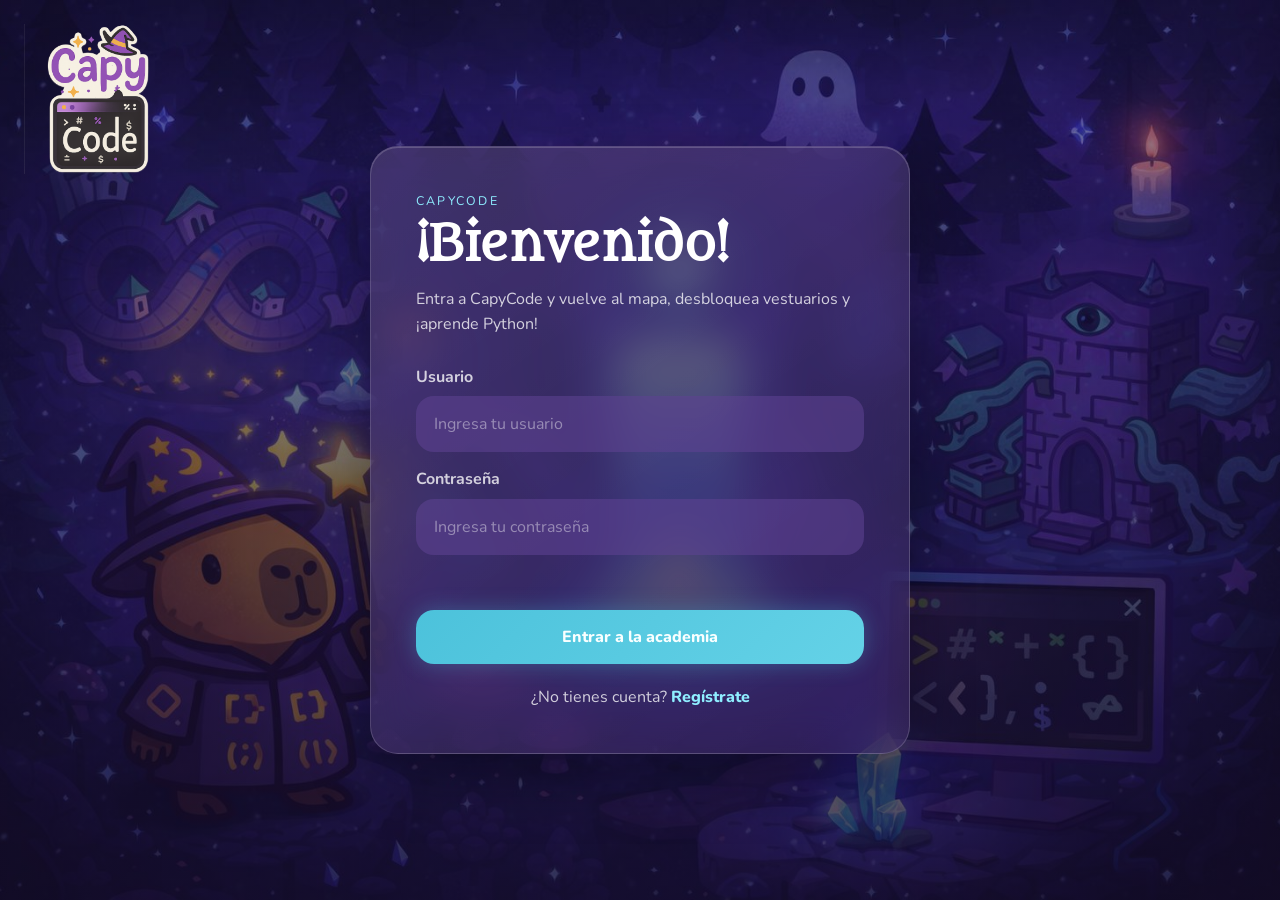
==== index.html @ e77be134 "Implement frontend mock API and level runner" ====
<!DOCTYPE html>
<html lang="es">
<head>
    <meta charset="UTF-8">
    <meta name="viewport" content="width=device-width, initial-scale=1.0">
    <title>CapyCode</title>
    <link rel="apple-touch-icon" sizes="180x180" href="assets/favicons/apple-touch-icon.png">
    <link rel="icon" type="image/png" sizes="32x32" href="assets/favicons/favicon-32x32.png">
    <link rel="icon" type="image/png" sizes="16x16" href="assets/favicons/favicon-16x16.png">
    <link rel="icon" href="assets/favicons/favicon.ico">
    <link rel="manifest" href="site.webmanifest">
    <link rel="preconnect" href="https://fonts.googleapis.com">
    <link rel="preconnect" href="https://fonts.gstatic.com" crossorigin>
    <link href="https://fonts.googleapis.com/css2?family=JetBrains+Mono:wght@400;700&family=Metamorphous&family=Nunito:wght@400;600;700;800&display=swap" rel="stylesheet">
    <link rel="stylesheet" href="style.css">
</head>
<body class="login-page">
    <div class="login-wrapper">
        <main class="login-card glass-surface">
            <p class="eyebrow">CapyCode</p>
            <h1 class="login-title">Redirigiendo...</h1>
            <p class="auth-description">
                Si no pasa autom&aacute;ticamente, entra aqu&iacute;:
                <a href="iniciar_sesion.html">Iniciar sesi&oacute;n</a>
            </p>
        </main>
    </div>
    <script>
        const session = sessionStorage.getItem("capycodeSessionV3") || localStorage.getItem("capycodeSession");
        window.location.href = session ? "mapa.html" : "iniciar_sesion.html";
    </script>
</body>
</html>
---- style.css ----
* {
    margin: 0;
    padding: 0;
    box-sizing: border-box;
}

:root {
    --bg-deep: #1b1230;
    --bg-panel: rgba(63, 35, 104, 0.72);
    --bg-panel-soft: rgba(58, 31, 100, 0.54);
    --bg-card: rgba(34, 18, 61, 0.82);
    --bg-card-soft: rgba(255, 255, 255, 0.05);
    --border-soft: rgba(244, 233, 255, 0.14);
    --border-bright: rgba(255, 255, 255, 0.24);
    --text-main: #ffffff;
    --text-soft: rgba(255, 255, 255, 0.78);
    --text-muted: rgba(255, 255, 255, 0.56);
    --accent-lilac: #d1a7ff;
    --accent-pink: #f2b0ff;
    --accent-cyan: #4cc2db;
    --accent-cyan-soft: #8feeff;
    --accent-blue: #8db9ff;
    --success: #2bd872;
    --success-soft: rgba(43, 216, 114, 0.16);
    --error: #ff5e6a;
    --error-soft: rgba(255, 94, 106, 0.16);
    --glow: 0 24px 60px rgba(4, 2, 10, 0.42);
    --font-body: "Nunito", sans-serif;
    --font-display: "Metamorphous", serif;
    --font-code: "JetBrains Mono", monospace;
}

body {
    min-height: 100vh;
    font-family: var(--font-body);
    color: var(--text-main);
    background: linear-gradient(rgba(18, 10, 34, 0.45), rgba(18, 10, 34, 0.68)), url("assets/fondo.png") center / cover fixed no-repeat;
}

body.scene-body {
    overflow-x: hidden;
    scroll-padding-top: 8rem;
}

body.quiz-page {
    overflow: hidden;
}

.hud-stat.has-icon {
    display: inline-grid;
    grid-template-columns: auto auto;
    grid-template-rows: auto auto;
    column-gap: 0.42rem;
    align-items: center;
}

.hud-stat.has-icon img {
    grid-row: 1 / span 2;
    width: 1.24rem;
    height: 1.24rem;
}

.topbar-right .hud-stat.has-icon {
    padding-left: 0.8rem;
}

.topbar-right .hud-stat.has-icon::before {
    content: none;
}

.mission-timer {
    display: flex;
    align-items: center;
    justify-content: space-between;
    gap: 0.75rem;
    min-height: 2.35rem;
    padding: 0.48rem 0.68rem;
    border-radius: 14px;
    background: rgba(18, 10, 34, 0.48);
    border: 1px solid rgba(255, 255, 255, 0.08);
}

.mission-timer span {
    color: var(--accent-lilac);
    font-size: 0.68rem;
    font-weight: 800;
    letter-spacing: 0.16em;
    text-transform: uppercase;
}

.mission-timer strong {
    font-size: 1.08rem;
    line-height: 1;
}

.mission-timer.is-danger {
    border-color: rgba(255, 94, 106, 0.48);
    background: rgba(100, 28, 58, 0.48);
}

.floating-answer-popup {
    position: fixed;
    top: 1rem;
    right: 1rem;
    z-index: 180;
    max-width: min(520px, calc(100vw - 2rem));
    pointer-events: none;
}

.level-reward-pill {
    justify-self: center;
    width: fit-content;
    padding: 0.5rem 0.8rem;
    border-radius: 999px;
    background: rgba(143, 238, 255, 0.14);
    border: 1px solid rgba(143, 238, 255, 0.26);
    color: var(--accent-cyan-soft);
    font-weight: 900;
}

.store-toast {
    position: fixed;
    right: 1rem;
    bottom: 1rem;
    z-index: 180;
    max-width: min(380px, calc(100vw - 2rem));
    padding: 0.82rem 0.95rem;
    border-radius: 16px;
    background: rgba(18, 10, 34, 0.92);
    border: 1px solid rgba(255, 255, 255, 0.14);
    box-shadow: 0 18px 38px rgba(3, 1, 10, 0.28);
    color: var(--text-main);
    font-weight: 800;
}

.profile-settings-grid {
    display: grid;
    grid-template-columns: repeat(2, minmax(0, 1fr));
    gap: 0.85rem;
}

.profile-inline-form {
    display: grid;
    gap: 0.58rem;
    min-width: 0;
    padding: 0.82rem;
    border-radius: 18px;
    background: rgba(18, 10, 34, 0.38);
    border: 1px solid rgba(255, 255, 255, 0.08);
}

.profile-inline-form label {
    display: grid;
    gap: 0.32rem;
    color: var(--text-soft);
    font-size: 0.86rem;
    font-weight: 800;
}

.profile-inline-form .magic-input {
    width: 100%;
    min-width: 0;
}

.profile-form-message {
    min-height: 1.1rem;
    color: var(--text-soft);
    font-size: 0.84rem;
    font-weight: 800;
}

.profile-form-message.is-success {
    color: var(--success);
}

.profile-form-message.is-error {
    color: #ffb9c0;
}

.scene-button.compact {
    min-height: 40px;
    padding: 0.62rem 0.82rem;
    border-radius: 13px;
    font-size: 0.88rem;
}

.profile-account-actions {
    display: flex;
    flex-wrap: wrap;
    gap: 0.55rem;
    margin-top: 0.7rem;
}

.profile-dialog-overlay {
    position: fixed;
    inset: 0;
    z-index: 170;
    display: grid;
    place-items: center;
    padding: 1rem;
    background: rgba(9, 5, 18, 0.48);
    backdrop-filter: blur(18px);
    -webkit-backdrop-filter: blur(18px);
}

.profile-dialog-card {
    position: relative;
    width: min(460px, calc(100vw - 2rem));
    display: grid;
    gap: 0.8rem;
    padding: 1.25rem;
    border-radius: 22px;
    background:
        linear-gradient(145deg, rgba(255, 255, 255, 0.14), rgba(143, 238, 255, 0.04)),
        rgba(39, 23, 72, 0.82);
}

.profile-dialog-card h2 {
    font-family: var(--font-display);
    font-weight: 400;
    font-size: clamp(1.28rem, 3vw, 1.65rem);
    line-height: 1.06;
}

.profile-dialog-copy {
    color: var(--text-soft);
    line-height: 1.42;
}

.profile-dialog-close {
    position: absolute;
    top: 0.8rem;
    right: 0.8rem;
    width: 2rem;
    height: 2rem;
    border-radius: 50%;
    border: 1px solid rgba(255, 255, 255, 0.12);
    background: rgba(255, 255, 255, 0.08);
    color: var(--text-main);
    cursor: pointer;
    font-size: 1.15rem;
    line-height: 1;
}

.profile-dialog-form {
    display: grid;
    gap: 0.72rem;
}

.profile-dialog-form label {
    display: grid;
    gap: 0.32rem;
    color: var(--text-soft);
    font-size: 0.88rem;
    font-weight: 800;
}

.profile-dialog-actions {
    display: grid;
    grid-template-columns: minmax(0, 1fr) minmax(0, 1fr);
    gap: 0.65rem;
}

.gameplay-shell[data-level-runner="true"] #secondary-action-button {
    display: none;
}

.gameplay-shell[data-level-runner="true"] .action-strip {
    justify-content: flex-end;
}

.gameplay-shell[data-level-runner="true"] #primary-action-button {
    margin-left: auto;
}

.completion-screen.is-game-over {
    background:
        linear-gradient(145deg, rgba(255, 94, 106, 0.22), rgba(90, 61, 161, 0.18)),
        rgba(56, 36, 113, 0.62);
}

.completion-screen.is-game-over .panel-kicker {
    color: #ffb9c0;
}

@media (max-width: 860px) {
    .profile-settings-grid {
        grid-template-columns: 1fr;
    }

    .floating-answer-popup {
        left: 1rem;
        right: 1rem;
    }

    .profile-dialog-actions {
        grid-template-columns: 1fr;
    }
}

.quiz-page .sidebar-layout {
    min-height: 100svh;
    height: 100svh;
    padding-bottom: 0.7rem;
}

body.login-page {
    min-height: 100svh;
    overflow: hidden;
    background: linear-gradient(rgba(18, 10, 34, 0.4), rgba(18, 10, 34, 0.72)), url("assets/fondo_login.jpeg") center / cover fixed no-repeat;
}

a {
    color: inherit;
    text-decoration: none;
}

button,
input,
select {
    font: inherit;
}

.glass-surface {
    background:
        linear-gradient(145deg, rgba(255, 255, 255, 0.12), rgba(255, 255, 255, 0.045)),
        rgba(44, 25, 82, 0.52);
    border: 1px solid rgba(255, 255, 255, 0.16);
    border-radius: 28px;
    box-shadow:
        inset 0 1px 0 rgba(255, 255, 255, 0.18),
        0 24px 60px rgba(4, 2, 10, 0.34);
    backdrop-filter: blur(22px) saturate(142%);
    -webkit-backdrop-filter: blur(22px) saturate(142%);
}

.logo-container {
    position: fixed;
    top: 1.5rem;
    left: 1.5rem;
    width: 150px;
    z-index: 2;
}

.logo-container img {
    display: block;
    width: 100%;
}

.login-wrapper {
    min-height: 100svh;
    padding: clamp(1rem, 3vw, 2rem);
    display: flex;
    align-items: center;
    justify-content: center;
}

.login-card {
    width: min(100%, 540px);
    max-width: 540px;
    padding: clamp(1.35rem, 3.5vw, 3rem);
}

.eyebrow {
    margin-bottom: 0.7rem;
    font-size: 0.78rem;
    text-transform: uppercase;
    letter-spacing: 0.18em;
    color: var(--accent-cyan-soft);
}

.login-title {
    font-family: var(--font-display);
    font-size: clamp(1.35rem, 4.8vw, 3rem);
    line-height: 1.05;
    white-space: nowrap;
}

.auth-description {
    margin: 1rem 0 1.75rem;
    color: var(--text-soft);
    line-height: 1.6;
}

.login-form {
    display: grid;
    gap: 1rem;
}

.input-group {
    display: grid;
    gap: 0.55rem;
}

.input-group label {
    color: var(--text-soft);
    font-weight: 700;
}

.input-group input,
.magic-input,
.inline-select {
    width: 100%;
    padding: 1rem 1.05rem;
    border-radius: 18px;
    border: 1px solid transparent;
    background: rgba(93, 66, 145, 0.58);
    color: var(--text-main);
    transition: border-color 0.2s ease, transform 0.2s ease, background 0.2s ease;
}

.input-group input:focus,
.magic-input:focus,
.inline-select:focus {
    outline: none;
    border-color: rgba(143, 238, 255, 0.85);
    background: rgba(93, 66, 145, 0.82);
    transform: translateY(-1px);
}

:focus-visible {
    outline: 3px solid rgba(143, 238, 255, 0.88);
    outline-offset: 3px;
}

.is-using-keyboard a:focus-visible,
.is-using-keyboard button:focus-visible,
.is-using-keyboard input:focus-visible,
.is-using-keyboard select:focus-visible,
.is-using-keyboard textarea:focus-visible,
.is-using-keyboard [tabindex]:focus-visible {
    box-shadow: 0 0 0 5px rgba(76, 194, 219, 0.18);
}

.input-group input::placeholder,
.magic-input::placeholder {
    color: rgba(255, 255, 255, 0.42);
}

.form-message {
    min-height: 1.4rem;
    font-weight: 700;
}

.form-message.is-success {
    color: var(--success);
}

.form-message.is-error {
    color: #ffc5c9;
}

.btn-primary,
.scene-button,
.magic-cta,
.shop-action {
    border: none;
    cursor: pointer;
    transition: transform 0.2s ease, opacity 0.2s ease, background 0.2s ease, border-color 0.2s ease;
}

.btn-primary,
.scene-button.primary,
.magic-cta {
    display: inline-flex;
    align-items: center;
    justify-content: center;
    gap: 0.7rem;
    padding: 1rem 1.25rem;
    border-radius: 18px;
    background: linear-gradient(135deg, var(--accent-cyan) 0%, #64d2e7 100%);
    color: #f9ffff;
    font-weight: 800;
    box-shadow: 0 0 22px rgba(76, 194, 219, 0.32);
}

.btn-primary:hover,
.scene-button:hover,
.shop-action:hover,
.magic-cta:hover {
    transform: translateY(-1px);
}

.scene-button.ghost {
    padding: 0.95rem 1.15rem;
    border-radius: 18px;
    color: var(--text-main);
    background: rgba(255, 255, 255, 0.08);
    border: 1px solid var(--border-soft);
}

.scene-button.danger {
    padding: 0.95rem 1.15rem;
    border-radius: 18px;
    color: #fff6f7;
    background: linear-gradient(135deg, rgba(255, 94, 106, 0.96), rgba(196, 42, 84, 0.96));
    border: 1px solid rgba(255, 132, 156, 0.28);
    box-shadow: 0 0 24px rgba(255, 94, 106, 0.24);
}

.scene-button[disabled],
.shop-action[disabled] {
    opacity: 0.44;
    cursor: not-allowed;
    transform: none;
}

.register-link {
    margin-top: 1.4rem;
    color: var(--text-soft);
    text-align: center;
}

.register-link a {
    color: var(--accent-cyan-soft);
    font-weight: 800;
}

.scene-shell {
    width: min(1360px, calc(100% - 2rem));
    margin: 0 auto;
    padding: 0.7rem 0 1.4rem;
    display: grid;
    gap: 0.85rem;
}

.scene-topbar {
    position: sticky;
    top: 0.7rem;
    z-index: 12;
    min-height: 56px;
    padding: 0.55rem 0.85rem;
    display: grid;
    grid-template-columns: minmax(0, 1fr) auto minmax(0, 1fr);
    grid-template-areas: "menu title stats";
    align-items: center;
    gap: 0.85rem;
    overflow: hidden;
    background:
        linear-gradient(120deg, rgba(255, 255, 255, 0.18), rgba(255, 255, 255, 0.055)),
        rgba(35, 22, 68, 0.48);
    border-color: rgba(255, 255, 255, 0.2);
    box-shadow:
        inset 0 1px 0 rgba(255, 255, 255, 0.22),
        inset 0 -1px 0 rgba(143, 238, 255, 0.08),
        0 20px 46px rgba(4, 2, 10, 0.28);
    backdrop-filter: blur(28px) saturate(155%);
    -webkit-backdrop-filter: blur(28px) saturate(155%);
}

.scene-topbar > * {
    position: relative;
    z-index: 1;
    min-width: 0;
}

.scene-topbar::before,
.sidebar-panel::before,
.completion-screen::before {
    content: "";
    position: absolute;
    inset: 0;
    border-radius: inherit;
    background:
        linear-gradient(120deg, rgba(255, 255, 255, 0.18), transparent 34%),
        linear-gradient(300deg, rgba(143, 238, 255, 0.12), transparent 42%);
    pointer-events: none;
}

.topbar-left,
.topbar-right,
.scene-heading {
    display: flex;
    align-items: center;
    gap: 1rem;
}

.menu-link {
    grid-area: menu;
    justify-self: start;
    display: inline-flex;
    align-items: center;
    gap: 0.65rem;
    color: var(--text-soft);
    padding: 0.4rem 0.55rem;
    border: 0;
    background: transparent;
    cursor: pointer;
}

.menu-link img,
.scene-heading img,
.profile-link img,
.player-mark img {
    width: 22px;
    height: 22px;
}

.scene-heading h1,
.sidebar-brand,
.panel-header h2,
.question-banner h2,
.profile-hero-copy h1,
.profile-hero-copy h2,
.about-story h1 {
    font-family: var(--font-display);
    font-weight: 400;
}

.scene-heading h1 {
    font-size: clamp(1.45rem, 3vw, 2rem);
}

.topbar-page-title {
    grid-area: title;
    justify-self: center;
    max-width: min(58vw, 640px);
    overflow: hidden;
    text-overflow: ellipsis;
    white-space: nowrap;
    text-align: center;
    font-family: var(--font-display);
    font-size: clamp(1.1rem, 2.2vw, 1.45rem);
    line-height: 1;
    letter-spacing: 0.03em;
    color: var(--text-main);
}

.hud-stat {
    display: grid;
    gap: 0.1rem;
    text-transform: uppercase;
    letter-spacing: 0.12em;
}

.topbar-right {
    grid-area: stats;
    justify-self: end;
    justify-content: flex-end;
}

.topbar-right .hud-stat {
    position: relative;
    min-height: 44px;
    padding: 0.45rem 0.8rem 0.45rem 2.65rem;
    border-radius: 16px;
    background: linear-gradient(160deg, rgba(255, 255, 255, 0.09), rgba(255, 255, 255, 0.04));
    border: 1px solid rgba(255, 255, 255, 0.08);
    box-shadow: inset 0 1px 0 rgba(255, 255, 255, 0.06);
}

.topbar-right .hud-stat::before {
    content: "";
    position: absolute;
    left: 0.7rem;
    top: 50%;
    width: 1.6rem;
    height: 1.6rem;
    border-radius: 11px;
    transform: translateY(-50%);
    background-position: center;
    background-repeat: no-repeat;
    background-size: 0.92rem;
    box-shadow: 0 8px 18px rgba(8, 5, 18, 0.28);
}

.topbar-right .hud-stat:nth-of-type(1)::before {
    background-color: rgba(255, 154, 104, 0.22);
    background-image: url("assets/hud-streak.svg");
}

.topbar-right .hud-stat:nth-of-type(2)::before {
    background-color: rgba(115, 233, 255, 0.22);
    background-image: url("assets/hud-xp.svg");
}

.hud-stat span {
    font-size: 0.64rem;
    color: var(--text-muted);
}

.hud-stat strong {
    font-size: 0.9rem;
    letter-spacing: 0.06em;
}

.topbar-right .hud-stat strong {
    color: #f9feff;
}

.profile-link {
    display: inline-flex;
    align-items: center;
    justify-content: center;
    width: 40px;
    height: 40px;
    border-radius: 50%;
    background: linear-gradient(135deg, rgba(76, 194, 219, 0.98), rgba(155, 230, 255, 0.84));
    box-shadow: 0 0 18px rgba(76, 194, 219, 0.38);
}

.gameplay-shell {
    max-width: 1280px;
}

body.sidebar-collapsed .gameplay-shell,
body.sidebar-collapsed .scene-shell {
    max-width: none;
    width: 100%;
}

.quiz-page .sidebar-main,
.quiz-page .gameplay-shell,
.quiz-page .game-stage,
.quiz-page .game-panel {
    min-height: 0;
}

.quiz-page .gameplay-shell {
    height: calc(100svh - 1.4rem);
    display: grid;
    grid-template-rows: auto minmax(0, 1fr);
    gap: 0.55rem;
}

.game-stage {
    display: grid;
    gap: 0.55rem;
}

.quiz-page .game-stage {
    grid-template-rows: auto minmax(0, 1fr);
    min-height: 0;
}

.mission-hero {
    display: grid;
    grid-template-columns: minmax(220px, 0.48fr) minmax(0, 1fr);
    gap: 0.75rem;
    align-items: center;
    padding: 0.72rem 0.85rem;
}

.mission-hero-copy {
    display: grid;
    gap: 0.25rem;
}

.mission-hero-heading {
    display: flex;
    align-items: center;
    gap: 0.85rem;
    flex-wrap: wrap;
}

.mission-hero h1 {
    font-family: var(--font-display);
    font-weight: 400;
    font-size: clamp(1.42rem, 2.5vw, 2rem);
    line-height: 1;
}

.mission-tag {
    display: inline-flex;
    align-items: center;
    width: fit-content;
    padding: 0.34rem 0.68rem;
    border-radius: 999px;
    background: rgba(255, 255, 255, 0.08);
    border: 1px solid rgba(255, 255, 255, 0.1);
    color: var(--accent-cyan-soft);
    font-size: 0.64rem;
    font-weight: 800;
    letter-spacing: 0.14em;
    text-transform: uppercase;
}

.mission-tag-top {
    justify-self: start;
    margin-bottom: 0.2rem;
}

.mission-hero-progress {
    display: grid;
    gap: 0.42rem;
    align-content: center;
}

.mission-progress-head {
    display: flex;
    align-items: end;
    justify-content: space-between;
    gap: 1rem;
}

.mission-progress-head strong {
    font-size: clamp(1.05rem, 2vw, 1.42rem);
    line-height: 1;
}

.mission-question-summary {
    min-width: 0;
    display: grid;
    gap: 0.24rem;
    padding: 0.72rem 0.82rem;
    border-radius: 18px;
    background: rgba(18, 10, 34, 0.42);
    border: 1px solid rgba(255, 255, 255, 0.08);
}

.mission-question-summary h2 {
    font-family: var(--font-display);
    font-weight: 400;
    font-size: clamp(1.02rem, 1.9vw, 1.42rem);
    line-height: 1.12;
}

.progress-copy p,
.panel-kicker {
    color: var(--accent-lilac);
    text-transform: uppercase;
    letter-spacing: 0.2em;
    font-size: 0.68rem;
}

.progress-copy h2,
.panel-header h2,
.about-story p,
.profile-note,
.story-copy {
    color: var(--text-main);
}

.page-subtitle,
.story-copy {
    line-height: 1.42;
}

.quiz-page .page-subtitle {
    font-size: 0.92rem;
    line-height: 1.28;
}

.page-subtitle,
.story-copy,
.about-story p,
.profile-note {
    max-inline-size: 62ch;
}

.progress-track {
    position: relative;
    width: 100%;
    height: 10px;
    border-radius: 999px;
    background: rgba(17, 12, 35, 0.72);
    overflow: hidden;
    border: 1px solid rgba(255, 255, 255, 0.06);
}

.progress-meter {
    position: relative;
    height: 100%;
    width: 0;
    border-radius: inherit;
    background: linear-gradient(90deg, var(--accent-cyan) 0%, #f0b7ff 100%);
    box-shadow: 0 0 16px rgba(241, 176, 255, 0.3);
    overflow: hidden;
    transition: width 560ms cubic-bezier(0.22, 1, 0.36, 1), box-shadow 0.3s ease;
}

.progress-meter::after {
    content: "";
    position: absolute;
    inset: 0;
    background: linear-gradient(110deg, transparent 0%, rgba(255, 255, 255, 0.16) 42%, rgba(255, 255, 255, 0.32) 50%, transparent 58%);
    transform: translateX(-140%);
    animation: progress-sheen 2.4s linear infinite;
}

@keyframes progress-sheen {
    to {
        transform: translateX(140%);
    }
}

.question-banner,
.game-panel {
    padding: 0.9rem 1.05rem;
}

.question-banner {
    display: grid;
    align-items: center;
    min-height: clamp(110px, 15vh, 160px);
    background: linear-gradient(180deg, rgba(71, 42, 122, 0.86), rgba(59, 34, 103, 0.82));
}

.question-banner h2 {
    text-align: center;
    font-family: var(--font-display);
    font-size: clamp(1.45rem, 3vw, 2.05rem);
    line-height: 1.06;
    max-inline-size: 40ch;
    margin: 0 auto;
}

.game-panel {
    display: grid;
    gap: 0.55rem;
    grid-template-rows: minmax(0, 1fr) auto auto;
    min-height: 0;
    overflow: hidden;
    background: linear-gradient(180deg, rgba(70, 40, 118, 0.9), rgba(58, 32, 99, 0.92));
}

.code-stage {
    padding: 0.9rem 1rem;
    border-radius: 20px;
    background: rgba(16, 11, 32, 0.88);
    border: 1px solid rgba(255, 255, 255, 0.08);
    box-shadow: inset 0 1px 0 rgba(255, 255, 255, 0.05);
    display: grid;
    gap: 0.3rem;
}

.quiz-page #question-content {
    min-height: 0;
    display: grid;
    gap: 0.8rem;
    align-content: start;
    overflow: auto;
    padding-right: 0.3rem;
}

.quiz-page #question-content.has-internal-scroll {
    overflow: hidden;
}

.quiz-page #question-content::-webkit-scrollbar,
.template-bank-panel::-webkit-scrollbar {
    width: 10px;
}

.quiz-page #question-content::-webkit-scrollbar-thumb,
.template-bank-panel::-webkit-scrollbar-thumb {
    border-radius: 999px;
    background: rgba(209, 167, 255, 0.3);
}

.code-stage pre,
.code-stage code,
.template-row,
.code-line,
.code-line-content {
    font-family: var(--font-code);
    white-space: pre-wrap;
    word-break: break-word;
    line-height: 1.55;
    font-size: clamp(0.98rem, 1.45vw, 1.08rem);
}

.code-line {
    display: grid;
    grid-template-columns: 1.9rem minmax(0, 1fr);
    gap: 0.75rem;
    align-items: start;
}

.code-line-number {
    color: rgba(255, 255, 255, 0.34);
    text-align: right;
    user-select: none;
}

.code-line-content {
    color: #eef6ff;
}

.code-token-keyword {
    color: #ffb8ef;
}

.code-token-builtin {
    color: #8feeff;
}

.code-token-function {
    color: #ffd98f;
}

.code-token-variable {
    color: #e9f1ff;
}

.code-token-number {
    color: #8cf0b5;
}

.code-token-string {
    color: #ffd4a8;
}

.code-token-operator,
.code-token-punctuation {
    color: #bfa7ff;
}

.code-token-comment {
    color: rgba(255, 255, 255, 0.44);
    font-style: italic;
}

.template-builder {
    display: grid;
    grid-template-rows: auto minmax(0, 1fr);
    gap: 0.8rem;
    height: 100%;
    min-height: 0;
}

.template-row {
    display: grid;
    grid-template-columns: 1.9rem minmax(0, 1fr);
    gap: 0.75rem;
    align-items: start;
    min-width: 0;
}

.template-row > .code-line-number {
    padding-top: 0.15rem;
}

.template-row-body {
    display: block;
    min-width: 0;
    white-space: pre-wrap;
    line-height: 1.58;
}

.template-bank-panel {
    min-height: 0;
    overflow: auto;
    padding: 0.85rem 0.95rem;
    border-radius: 18px;
    border: 1px solid rgba(255, 255, 255, 0.08);
    background: rgba(255, 255, 255, 0.05);
    display: grid;
    gap: 0.7rem;
    align-content: start;
}

.template-bank-head {
    display: flex;
    align-items: center;
    justify-content: space-between;
    gap: 1rem;
    flex-wrap: wrap;
}

.template-bank-head p {
    color: var(--text-soft);
}

.template-word-bank {
    display: flex;
    flex-wrap: wrap;
    gap: 0.6rem;
}

.word-chip,
.code-blank {
    border: 1px solid rgba(206, 171, 255, 0.24);
    transition: transform 0.2s ease, border-color 0.2s ease, background 0.2s ease, box-shadow 0.2s ease;
}

.word-chip {
    padding: 0.58rem 0.88rem;
    border-radius: 13px;
    background: rgba(38, 22, 64, 0.86);
    color: #f5fbff;
    font-weight: 800;
    font-size: 0.94rem;
    cursor: pointer;
}

.word-chip:hover,
.word-chip.is-active {
    transform: translateY(-1px);
    border-color: rgba(143, 238, 255, 0.72);
    box-shadow: 0 10px 20px rgba(7, 4, 15, 0.22);
}

.word-chip.is-used {
    opacity: 0.56;
}

.code-blank {
    min-width: 8.2ch;
    min-height: 2.15rem;
    padding: 0.34rem 0.68rem;
    border-radius: 12px;
    background: rgba(84, 61, 135, 0.88);
    color: var(--text-main);
    font-family: var(--font-code);
    font-size: 0.94rem;
    cursor: pointer;
}

.code-blank.is-empty {
    color: rgba(255, 255, 255, 0.62);
}

.code-blank.is-active {
    border-color: rgba(143, 238, 255, 0.78);
    background: rgba(73, 118, 170, 0.72);
    box-shadow: 0 0 0 1px rgba(143, 238, 255, 0.25);
}

.code-blank.is-filled {
    background: rgba(46, 92, 128, 0.78);
}

.template-clear-button {
    padding: 0.55rem 0.8rem;
    border-radius: 14px;
    border: 1px solid rgba(255, 255, 255, 0.08);
    background: rgba(255, 255, 255, 0.06);
    color: var(--text-main);
    cursor: pointer;
}

.answer-stack {
    display: grid;
    gap: 0.65rem;
    align-content: start;
}

.answer-card {
    display: flex;
    align-items: center;
    gap: 1rem;
    width: 100%;
    padding: 0.9rem 1rem;
    border-radius: 16px;
    border: 1px solid rgba(206, 171, 255, 0.24);
    background: rgba(35, 19, 60, 0.78);
    color: var(--text-main);
    text-align: left;
    cursor: pointer;
    transition: transform 0.2s ease, border-color 0.2s ease, background 0.2s ease;
    font-size: clamp(0.98rem, 1.4vw, 1.08rem);
}

.answer-card-copy,
.answer-card-text {
    min-width: 0;
}

.answer-card:hover {
    transform: translateY(-1px);
}

.answer-card code {
    font-family: var(--font-code);
}

.answer-card.is-selected {
    border-color: var(--accent-cyan-soft);
    background: rgba(46, 91, 128, 0.26);
    box-shadow: inset 0 0 0 1px rgba(143, 238, 255, 0.3);
}

.answer-card.is-correct {
    border-color: rgba(43, 216, 114, 0.96);
    background: var(--success-soft);
}

.answer-card.is-incorrect {
    border-color: rgba(255, 94, 106, 0.96);
    background: var(--error-soft);
}

.answer-marker {
    display: inline-flex;
    align-items: center;
    justify-content: center;
    width: 1.8rem;
    height: 1.8rem;
    border-radius: 50%;
    border: 1px solid rgba(255, 255, 255, 0.24);
    color: var(--text-main);
    font-size: 0.98rem;
}

.feedback-banner {
    display: none;
    min-height: 0;
    font-weight: 800;
    font-size: 0.94rem;
}

.feedback-banner.is-success {
    color: var(--success);
}

.feedback-banner.is-error {
    color: #ffb9c0;
}

.answer-popup {
    display: grid;
    grid-template-columns: auto minmax(0, 1fr);
    align-items: center;
    gap: 0.7rem;
    width: min(100%, 520px);
    justify-self: center;
    padding: 0.78rem 0.9rem;
    border-radius: 18px;
    border: 1px solid rgba(255, 255, 255, 0.12);
    background: rgba(18, 10, 34, 0.9);
    box-shadow: 0 18px 38px rgba(3, 1, 10, 0.28);
    animation: answer-popup-in 220ms ease-out both;
}

.answer-popup > div {
    display: grid;
    gap: 0.1rem;
    min-width: 0;
}

.answer-popup strong {
    line-height: 1.1;
}

.answer-popup span:last-child {
    color: var(--text-soft);
    font-size: 0.9rem;
    line-height: 1.3;
}

.answer-popup-icon {
    width: 2.1rem;
    height: 2.1rem;
    border-radius: 50%;
    display: inline-grid;
    place-items: center;
    font-size: 0.78rem;
    font-weight: 900;
    letter-spacing: 0.06em;
}

.answer-popup.is-success {
    border-color: rgba(43, 216, 114, 0.34);
    background: linear-gradient(135deg, rgba(32, 105, 78, 0.94), rgba(28, 75, 74, 0.92));
}

.answer-popup.is-success .answer-popup-icon {
    background: rgba(43, 216, 114, 0.18);
    color: #aaffca;
}

.answer-popup.is-error {
    border-color: rgba(255, 140, 152, 0.34);
    background: linear-gradient(135deg, rgba(116, 44, 79, 0.94), rgba(72, 33, 70, 0.92));
}

.answer-popup.is-error .answer-popup-icon {
    background: rgba(255, 94, 106, 0.2);
    color: #ffd1d6;
}

@keyframes answer-popup-in {
    from {
        opacity: 0;
        transform: translateY(8px) scale(0.98);
    }
    to {
        opacity: 1;
        transform: translateY(0) scale(1);
    }
}

.action-strip {
    display: flex;
    justify-content: space-between;
    gap: 1rem;
    flex-wrap: wrap;
    padding-top: 0.1rem;
}

.sortable-list {
    display: grid;
    gap: 0.65rem;
    align-content: start;
}

.sortable-row {
    display: grid;
    grid-template-columns: auto minmax(0, 1fr) auto;
    align-items: center;
    gap: 0.65rem;
    padding: 0.68rem 0.75rem;
    border-radius: 16px;
    border: 1px solid rgba(206, 171, 255, 0.18);
    background: rgba(24, 14, 45, 0.78);
    cursor: grab;
}

.sortable-row-code {
    min-width: 0;
}

.sortable-row .code-line {
    grid-template-columns: 1.8rem minmax(0, 1fr);
    gap: 0.75rem;
}

.sortable-row-controls {
    display: grid;
    grid-template-columns: repeat(2, 2rem);
    gap: 0.35rem;
}

.order-move-button {
    width: 2rem;
    height: 2rem;
    border-radius: 11px;
    border: 1px solid rgba(255, 255, 255, 0.12);
    background: rgba(255, 255, 255, 0.08);
    color: var(--text-main);
    cursor: pointer;
}

.order-move-button:hover:not([disabled]),
.order-move-button:focus-visible {
    background: rgba(143, 238, 255, 0.14);
    border-color: rgba(143, 238, 255, 0.32);
}

.order-move-button[disabled] {
    opacity: 0.38;
    cursor: not-allowed;
}

.sortable-row.is-drop-target {
    border-color: rgba(143, 238, 255, 0.8);
    box-shadow: inset 0 0 0 1px rgba(143, 238, 255, 0.2);
}

.drag-pill {
    width: 2.05rem;
    height: 2.05rem;
    display: inline-flex;
    align-items: center;
    justify-content: center;
    border-radius: 12px;
    border: 1px solid rgba(255, 255, 255, 0.08);
    background: rgba(255, 255, 255, 0.06);
}

.drag-pill img {
    width: 16px;
    height: 16px;
}

.numeric-layout {
    display: grid;
    gap: 0.8rem;
    align-content: start;
}

.quiz-page .scene-button {
    padding: 0.85rem 1.05rem;
    border-radius: 16px;
}

.quiz-page .magic-input {
    padding: 0.9rem 1rem;
    border-radius: 16px;
    font-size: 1rem;
}

.selection-card {
    align-items: flex-start;
}

.completion-card {
    padding: 1.8rem;
    border-radius: 24px;
    background: linear-gradient(160deg, rgba(113, 69, 172, 0.92) 0%, rgba(83, 48, 145, 0.9) 100%);
    text-align: center;
    display: grid;
    gap: 1rem;
}

.completion-card img {
    width: min(220px, 100%);
    justify-self: center;
    filter: drop-shadow(0 14px 24px rgba(0, 0, 0, 0.24));
}

.magic-cta {
    justify-self: center;
    min-width: min(320px, 100%);
}

.gameplay-shell.is-complete .game-stage {
    pointer-events: none;
}

body.quiz-complete {
    overflow: hidden;
}

body.quiz-complete .sidebar-layout {
    filter: blur(12px) saturate(0.9) brightness(0.72);
    transform: scale(0.985);
    transform-origin: center top;
    transition: filter 0.35s ease, transform 0.35s ease;
}

.completion-overlay {
    position: fixed;
    inset: 0;
    z-index: 120;
    display: grid;
    place-items: center;
    padding: 1.25rem;
    background: rgba(11, 7, 20, 0.34);
    backdrop-filter: blur(18px);
}

.completion-spotlight {
    position: absolute;
    left: 50%;
    top: 48%;
    width: min(920px, 72vw);
    height: min(620px, 58vh);
    transform: translate(-50%, -50%);
    background:
        radial-gradient(circle, rgba(184, 225, 255, 0.22) 0%, rgba(184, 225, 255, 0.1) 24%, rgba(184, 225, 255, 0.03) 48%, transparent 72%);
    filter: blur(12px);
    pointer-events: none;
    z-index: 0;
}

.completion-radiance {
    position: absolute;
    inset: 0;
    display: grid;
    place-items: center;
    pointer-events: none;
    z-index: 1;
}

.celebration-ring {
    position: absolute;
    width: min(72vw, 760px);
    aspect-ratio: 1;
    border-radius: 50%;
    border: 1px solid rgba(143, 238, 255, 0.22);
    transform: scale(0.4);
    opacity: 0;
    animation: celebration-ring-pulse 2.8s ease-out infinite;
}

.celebration-ring-2 {
    width: min(64vw, 620px);
    border-color: rgba(240, 183, 255, 0.2);
    animation-delay: 0.35s;
}

.celebration-ring-3 {
    width: min(54vw, 500px);
    border-color: rgba(255, 217, 143, 0.18);
    animation-delay: 0.7s;
}

.celebration-ring-4 {
    width: min(44vw, 380px);
    border-color: rgba(140, 240, 181, 0.18);
    animation-delay: 1.05s;
}

.celebration-ray {
    position: absolute;
    width: 5px;
    height: min(38vh, 300px);
    border-radius: 999px;
    background: linear-gradient(180deg, rgba(255, 255, 255, 0.34), transparent);
    opacity: 0.2;
    transform-origin: 50% 100%;
    transform: rotate(calc(var(--ray-index) * 20deg)) translateY(-70px);
    animation: celebration-ray-spin 8s linear infinite;
}

.celebration-spark {
    position: absolute;
    width: 8px;
    height: 8px;
    border-radius: 50%;
    background: #ffffff;
    box-shadow: 0 0 14px currentColor;
    color: #8feeff;
    transform:
        rotate(calc(var(--spark-index) * 47deg))
        translateX(var(--spark-distance));
    animation: celebration-sparkle var(--spark-duration) ease-in-out infinite;
    animation-delay: calc(var(--spark-index) * -0.08s);
}

.completion-screen {
    position: relative;
    width: min(540px, calc(100vw - 2rem));
    max-height: calc(100svh - 2rem);
    overflow: hidden;
    display: grid;
    grid-template-columns: 1fr;
    align-items: center;
    justify-items: center;
    gap: 0.9rem;
    padding: 1.5rem 1.4rem 1.3rem;
    border-radius: 28px;
    background:
        linear-gradient(145deg, rgba(167, 133, 255, 0.34), rgba(90, 61, 161, 0.22)),
        rgba(56, 36, 113, 0.56);
    border: 1px solid rgba(255, 255, 255, 0.22);
    box-shadow:
        inset 0 1px 0 rgba(255, 255, 255, 0.28),
        inset 0 -1px 0 rgba(143, 238, 255, 0.1),
        0 32px 90px rgba(2, 1, 7, 0.46);
    backdrop-filter: blur(30px) saturate(165%);
    -webkit-backdrop-filter: blur(30px) saturate(165%);
    z-index: 2;
}

.completion-screen-copy,
.completion-screen-art {
    position: relative;
    z-index: 1;
}

.completion-screen-copy {
    display: grid;
    gap: 0.75rem;
    justify-items: center;
    text-align: center;
}

.completion-screen-copy .panel-kicker {
    color: var(--accent-cyan-soft);
}

.completion-screen-copy h2 {
    font-family: var(--font-display);
    font-weight: 400;
    font-size: clamp(1.5rem, 3.3vw, 2rem);
    line-height: 1.02;
}

.completion-lead {
    max-width: 28ch;
    color: rgba(255, 255, 255, 0.9);
    font-size: 0.98rem;
    line-height: 1.45;
}

.completion-actions {
    display: grid;
    grid-template-columns: minmax(0, 1.7fr) minmax(0, 1.5fr);
    gap: 0.65rem;
    align-items: stretch;
    width: min(100%, 420px);
    margin-top: 0.25rem;
}

.completion-actions .magic-cta,
.completion-actions .scene-button {
    display: inline-flex;
    align-items: center;
    min-width: 0;
    width: 100%;
    justify-content: center;
    min-height: 52px;
    text-align: center;
}

.completion-actions .magic-cta {
    flex: 1.6;
}

.completion-actions .scene-button {
    flex: 1;
}

.completion-screen-art img {
    width: min(210px, 100%);
    max-height: 210px;
    object-fit: contain;
    filter: drop-shadow(0 18px 24px rgba(0, 0, 0, 0.22));
    animation: completion-float 3.2s ease-in-out infinite;
}

.completion-confetti {
    position: absolute;
    inset: 0;
    overflow: hidden;
    pointer-events: none;
    z-index: 2;
}

.confetti-piece {
    position: absolute;
    top: -14%;
    width: var(--piece-size);
    height: calc(var(--piece-size) * 1.7);
    border-radius: 6px;
    opacity: 0.95;
    left: calc(var(--lane) * 1%);
    animation:
        confetti-fall var(--duration) linear infinite,
        confetti-flutter calc(var(--duration) * 0.62) ease-in-out infinite;
    animation-delay: var(--delay);
    transform: rotate(calc(var(--piece-index) * 17deg));
    box-shadow: 0 0 14px rgba(255, 255, 255, 0.12);
}

.confetti-piece-1 { background: #8feeff; }
.confetti-piece-2 { background: #f0b7ff; }
.confetti-piece-3 { background: #ffd98f; }
.confetti-piece-4 { background: #8cf0b5; }
.confetti-piece-5 { background: #ff9a68; }
.confetti-piece-6 { background: #ffffff; }
.confetti-piece-7 { background: #8db9ff; }
.confetti-piece-8 { background: #ff7fb6; }

.confetti-piece.is-dot {
    width: calc(var(--piece-size) * 0.8);
    height: calc(var(--piece-size) * 0.8);
    border-radius: 50%;
}

.confetti-piece.is-ribbon {
    width: calc(var(--piece-size) * 0.6);
    height: calc(var(--piece-size) * 3.6);
    border-radius: 999px;
}

.confetti-piece.is-star {
    width: calc(var(--piece-size) * 1.35);
    height: calc(var(--piece-size) * 1.35);
    clip-path: polygon(50% 0%, 61% 35%, 98% 35%, 68% 56%, 79% 91%, 50% 70%, 21% 91%, 32% 56%, 2% 35%, 39% 35%);
    border-radius: 0;
}

@keyframes confetti-fall {
    0% {
        transform: translate3d(0, -12vh, 0) rotate(0deg);
        opacity: 0;
    }
    8% {
        opacity: 1;
    }
    100% {
        transform: translate3d(var(--sway), 118vh, 0) rotate(880deg);
        opacity: 0.92;
    }
}

@keyframes confetti-flutter {
    0%, 100% {
        margin-left: -18px;
    }
    50% {
        margin-left: 18px;
    }
}

@keyframes celebration-ring-pulse {
    0% {
        opacity: 0;
        transform: scale(0.36);
    }
    22% {
        opacity: 0.52;
    }
    100% {
        opacity: 0;
        transform: scale(1.08);
    }
}

@keyframes celebration-ray-spin {
    from {
        rotate: 0deg;
    }
    to {
        rotate: 360deg;
    }
}

@keyframes celebration-sparkle {
    0%, 100% {
        opacity: 0.2;
        scale: 0.7;
    }
    45% {
        opacity: 1;
        scale: 1.35;
    }
}

@keyframes completion-float {
    0%, 100% {
        transform: translateY(0);
    }
    50% {
        transform: translateY(-10px);
    }
}

.sidebar-layout {
    width: min(1440px, calc(100% - 1.6rem));
    margin: 0 auto;
    padding: 0.7rem 0 1.2rem;
    display: grid;
    grid-template-columns: auto minmax(0, 1fr);
    gap: 0.85rem;
    min-height: 100vh;
    transition: gap 0.34s cubic-bezier(0.22, 1, 0.36, 1);
}

body.sidebar-collapsed .sidebar-layout {
    gap: 0;
}

.sidebar-panel {
    position: sticky;
    top: 0.8rem;
    width: 228px;
    min-width: 0;
    min-height: calc(100svh - 1.6rem);
    max-height: calc(100svh - 1.6rem);
    padding: 1rem 0.85rem;
    display: grid;
    grid-template-rows: auto minmax(0, 1fr) auto;
    align-content: stretch;
    gap: 0.75rem;
    overflow: hidden;
    background:
        linear-gradient(155deg, rgba(255, 255, 255, 0.15), rgba(255, 255, 255, 0.045)),
        rgba(34, 20, 67, 0.5);
    border-color: rgba(255, 255, 255, 0.18);
    box-shadow:
        inset 0 1px 0 rgba(255, 255, 255, 0.2),
        inset -1px 0 0 rgba(143, 238, 255, 0.08),
        0 26px 58px rgba(4, 2, 10, 0.32);
    backdrop-filter: blur(28px) saturate(155%);
    -webkit-backdrop-filter: blur(28px) saturate(155%);
    backface-visibility: hidden;
    contain: layout paint;
    will-change: width, transform, opacity;
    transition:
        width 0.34s cubic-bezier(0.22, 1, 0.36, 1),
        padding 0.34s cubic-bezier(0.22, 1, 0.36, 1),
        opacity 0.24s ease,
        transform 0.34s cubic-bezier(0.22, 1, 0.36, 1),
        border-color 0.2s ease;
}

.sidebar-panel > * {
    position: relative;
    z-index: 1;
    transition: opacity 0.18s ease;
}

body.sidebar-collapsed .sidebar-panel {
    opacity: 0;
    width: 0;
    padding-left: 0;
    padding-right: 0;
    border-color: transparent;
    transform: translate3d(-18px, 0, 0);
    pointer-events: none;
    backdrop-filter: none;
}

body.sidebar-collapsed .sidebar-panel > * {
    opacity: 0;
}

.sidebar-brand {
    display: block;
    width: 100%;
    padding: 0.25rem 0 0.35rem;
    font-size: 1.75rem;
    line-height: 1.08;
    text-align: center;
    justify-self: center;
}

.sidebar-nav {
    display: grid;
    align-content: start;
    gap: 0.25rem;
    min-height: 0;
}

.sidebar-nav a {
    display: flex;
    align-items: center;
    gap: 0.7rem;
    padding: 0.68rem 0.8rem;
    border-radius: 18px;
    color: var(--text-soft);
}

.sidebar-nav-icon {
    width: 18px;
    height: 18px;
    flex: 0 0 auto;
    opacity: 0.94;
}

.sidebar-nav a span {
    white-space: nowrap;
}

.sidebar-skin-card {
    margin-top: auto;
    align-self: end;
    padding: 0.85rem;
    border-radius: 22px;
    border: 1px solid var(--border-soft);
    background: rgba(255, 255, 255, 0.05);
    display: grid;
    gap: 0.55rem;
    transform-style: preserve-3d;
}

.sidebar-skin-link {
    display: grid;
    gap: 0.55rem;
    color: inherit;
    transform-style: preserve-3d;
}

.sidebar-skin-link > * {
    transform: translateZ(14px);
}

.sidebar-skin-link:hover .sidebar-skin-art,
.sidebar-skin-link:focus-visible .sidebar-skin-art {
    transform: translateY(-1px);
    box-shadow: 0 14px 28px rgba(8, 4, 20, 0.22);
}

.sidebar-skin-art {
    min-height: 116px;
    display: grid;
    place-items: center;
    border-radius: 18px;
    background: linear-gradient(180deg, rgba(255, 241, 213, 0.98), rgba(252, 245, 231, 0.92));
    transition: transform 0.2s ease, box-shadow 0.2s ease;
}

.sidebar-skin-art img {
    width: 100%;
    max-height: 138px;
    object-fit: contain;
}

.sidebar-skin-copy {
    display: grid;
    gap: 0.25rem;
}

.sidebar-skin-copy span {
    color: var(--text-soft);
    line-height: 1.45;
}

#profile-collection-section {
    scroll-margin-top: 5.5rem;
}

.sidebar-nav a.is-active,
.sidebar-nav a:hover {
    background: rgba(255, 255, 255, 0.08);
    color: var(--text-main);
}

.sidebar-main {
    display: grid;
    min-width: 0;
    gap: 0.9rem;
    align-content: start;
    contain: layout paint;
    transform: translateZ(0);
    backface-visibility: hidden;
    will-change: transform;
}

body.sidebar-animating .sidebar-layout,
body.sidebar-animating .sidebar-panel,
body.sidebar-animating .sidebar-main {
    will-change: transform, width, opacity;
}

.map-stage {
    position: relative;
    min-height: clamp(600px, 64vw, 860px);
    overflow: hidden;
    padding: clamp(1rem, 2.2vw, 1.35rem);
    background-image: linear-gradient(rgba(21, 12, 39, 0.24), rgba(21, 12, 39, 0.52)), var(--map-background-image, url("assets/fondo1.png"));
    background-position: center;
    background-size: cover;
    background-repeat: no-repeat;
    isolation: isolate;
}

.map-stage::after {
    content: "";
    position: absolute;
    inset: 18% 18% 10% 18%;
    background: radial-gradient(circle, rgba(123, 217, 255, 0.46) 0%, rgba(123, 217, 255, 0.08) 36%, transparent 65%);
    filter: blur(12px);
    pointer-events: none;
}

.map-stage-head {
    position: relative;
    z-index: 3;
    display: grid;
    grid-template-columns: minmax(0, 1fr);
    gap: 0.75rem;
    align-items: start;
    max-width: min(1180px, calc(100% - 1rem));
}

.map-overlay-copy {
    position: relative;
    min-height: 126px;
    max-width: none;
    width: 100%;
    display: grid;
    gap: 0.4rem;
    padding: 1rem 1.15rem;
    border-radius: 24px;
    background:
        radial-gradient(circle at center, rgba(153, 82, 255, 0.12), transparent 44%),
        linear-gradient(180deg, rgba(19, 11, 36, 0.88), rgba(19, 11, 36, 0.54));
    border: 1px solid rgba(255, 255, 255, 0.1);
    box-shadow: 0 22px 42px rgba(8, 5, 17, 0.3);
    backdrop-filter: blur(14px);
    overflow: visible;
}

.map-route-trigger {
    width: 100%;
    display: grid;
    grid-template-columns: minmax(0, 1fr) auto;
    align-items: start;
    gap: 1rem;
    border: none;
    background: transparent;
    color: inherit;
    text-align: left;
    cursor: pointer;
}

.map-route-trigger-copy {
    min-width: 0;
    display: grid;
    gap: 1.2rem;
}

.map-route-trigger-hint {
    display: inline-flex;
    align-self: center;
    flex-shrink: 0;
    padding: 0.55rem 0.8rem;
    border-radius: 999px;
    background: rgba(255, 255, 255, 0.08);
    color: var(--accent-cyan-soft);
    font-size: 0.76rem;
    font-weight: 800;
    align-items: center;
}

.map-route-trigger-copy h1,
.page-hero h1 {
    font-family: var(--font-display);
    font-weight: 400;
    font-size: clamp(1.85rem, 3vw, 2.9rem);
}

.map-route-trigger-copy h1 {
    max-width: 40ch;
    font-size: clamp(1.7rem, 2.8vw, 2.75rem);
    line-height: 0.98;
    white-space: normal;
    text-wrap: balance;
}

.map-route-popover {
    position: relative;
    z-index: 12;
    width: min(430px, calc(100vw - 2rem));
    position: absolute;
    top: calc(100% + 0.75rem);
    left: 0;
    padding: 0.95rem;
    display: grid;
    grid-template-rows: auto minmax(0, 1fr);
    gap: 0.75rem;
    max-height: min(620px, calc(72svh - 8rem));
    border-radius: 24px;
    background:
        radial-gradient(circle at top, rgba(143, 238, 255, 0.12), transparent 42%),
        linear-gradient(180deg, rgba(19, 11, 36, 0.86), rgba(19, 11, 36, 0.6));
    border: 1px solid rgba(255, 255, 255, 0.1);
    box-shadow: 0 22px 42px rgba(8, 5, 17, 0.26);
    backdrop-filter: blur(14px);
    overflow: hidden;
    transition: opacity 0.2s ease, transform 0.2s ease, visibility 0.2s ease;
}

.map-route-popover.is-hidden {
    opacity: 0;
    visibility: hidden;
    transform: translateY(-6px);
    pointer-events: none;
}

.map-route-popover-head h2 {
    font-family: var(--font-display);
    font-size: 1.28rem;
    font-weight: 400;
}

.map-route-list {
    display: grid;
    gap: 0.55rem;
    min-height: 0;
    overflow-y: auto;
    padding-right: 0.25rem;
}

.map-route-list::-webkit-scrollbar {
    width: 8px;
}

.map-route-list::-webkit-scrollbar-thumb {
    border-radius: 999px;
    background: rgba(209, 167, 255, 0.26);
}

.map-route-chip {
    width: 100%;
    padding: 0.78rem 0.85rem;
    display: grid;
    gap: 0.18rem;
    text-align: left;
    border-radius: 18px;
    border: 1px solid rgba(255, 255, 255, 0.08);
    background: rgba(255, 255, 255, 0.05);
    color: inherit;
    cursor: pointer;
    transition: transform 0.2s ease, border-color 0.2s ease, background 0.2s ease, opacity 0.2s ease;
}

.map-route-chip:hover,
.map-route-chip:focus-visible {
    transform: translateY(-1px);
    border-color: rgba(143, 238, 255, 0.28);
    background: rgba(143, 238, 255, 0.08);
}

.map-route-chip.is-active {
    border-color: rgba(143, 238, 255, 0.42);
    background: linear-gradient(180deg, rgba(143, 238, 255, 0.12), rgba(143, 238, 255, 0.06));
}

.map-route-chip:disabled {
    cursor: not-allowed;
    opacity: 0.7;
}

.map-route-chip.is-coming-soon {
    border-style: dashed;
}

.map-route-chip.is-locked {
    border-color: rgba(255, 255, 255, 0.08);
}

.map-route-chip-order {
    color: rgba(255, 255, 255, 0.54);
    font-size: 0.68rem;
    font-weight: 800;
    letter-spacing: 0.12em;
    text-transform: uppercase;
}

.map-route-chip-title {
    font-family: var(--font-display);
    font-size: 1.02rem;
    line-height: 1.12;
    font-weight: 400;
}

.map-route-chip-status {
    color: var(--accent-cyan-soft);
    font-size: 0.74rem;
    font-weight: 800;
}

.map-overlay-copy h2 {
    font-family: var(--font-display);
    font-size: clamp(1.1rem, 2.6vw, 1.55rem);
}

.map-levels {
    --map-orb-shell-size: 92px;
    --map-orb-image-size: 126px;
    --map-orb-number-size: 1.8rem;
    position: absolute;
    inset: 0;
    z-index: 2;
}

.ambient-level-orb {
    --ambient-orb-hue: 0deg;
    --ambient-orb-delay: 0s;
    position: absolute;
    width: var(--map-orb-shell-size);
    height: var(--map-orb-shell-size);
    transform: translate(-50%, calc(var(--map-orb-shell-size) * -0.5));
    pointer-events: none;
    opacity: 0.9;
    z-index: 1;
}

.ambient-level-orb.is-variant-1 {
    --ambient-orb-hue: 0deg;
    --ambient-orb-delay: -0.3s;
}

.ambient-level-orb.is-variant-2 {
    --ambient-orb-hue: 28deg;
    --ambient-orb-delay: -1.4s;
    opacity: 0.84;
}

.ambient-level-orb.is-variant-3 {
    --ambient-orb-hue: -24deg;
    --ambient-orb-delay: -2.2s;
    opacity: 0.8;
}

.ambient-level-orb-shell {
    position: relative;
    width: 100%;
    height: 100%;
    display: block;
}

.ambient-level-orb-shell::before,
.ambient-level-orb-shell::after {
    content: "";
    position: absolute;
    left: 50%;
    top: 50%;
    border-radius: 50%;
    transform: translate(-50%, -50%);
}

.ambient-level-orb-shell::before {
    width: calc(var(--map-orb-shell-size) * 0.72);
    height: calc(var(--map-orb-shell-size) * 0.72);
    background: radial-gradient(circle, rgba(255, 255, 255, 0.9) 0%, rgba(143, 238, 255, 0.44) 30%, rgba(141, 185, 255, 0.18) 56%, transparent 72%);
    filter: blur(14px);
    animation: ambient-orb-pulse 4.8s ease-in-out infinite;
    animation-delay: var(--ambient-orb-delay);
}

.ambient-level-orb-shell::after {
    width: calc(var(--map-orb-shell-size) * 0.6);
    height: calc(var(--map-orb-shell-size) * 0.6);
    border: 1px solid rgba(255, 255, 255, 0.28);
    box-shadow:
        0 0 18px rgba(143, 238, 255, 0.22),
        inset 0 0 12px rgba(255, 255, 255, 0.12);
    animation: ambient-orb-ring 5.4s ease-in-out infinite;
    animation-delay: var(--ambient-orb-delay);
}

.ambient-level-orb-image {
    position: absolute;
    left: 50%;
    top: 50%;
    width: var(--map-orb-image-size);
    height: var(--map-orb-image-size);
    object-fit: contain;
    transform: translate(-50%, -50%);
    opacity: 0.9;
    filter:
        hue-rotate(var(--ambient-orb-hue))
        saturate(0.9)
        brightness(1.08)
        drop-shadow(0 0 26px rgba(76, 194, 219, 0.34));
    animation: ambient-orb-float 5.1s ease-in-out infinite;
    animation-delay: var(--ambient-orb-delay);
}

.ambient-level-orb-core {
    position: absolute;
    left: 50%;
    top: 50%;
    width: calc(var(--map-orb-shell-size) * 0.34);
    height: calc(var(--map-orb-shell-size) * 0.34);
    border-radius: 50%;
    transform: translate(-50%, -50%);
    background: radial-gradient(circle at 35% 35%, rgba(255, 255, 255, 0.96), rgba(198, 244, 255, 0.88) 30%, rgba(141, 185, 255, 0.4) 58%, transparent 74%);
    box-shadow: 0 0 22px rgba(143, 238, 255, 0.28);
    mix-blend-mode: screen;
    animation: ambient-orb-core 4.2s ease-in-out infinite;
    animation-delay: var(--ambient-orb-delay);
}

.ambient-level-orb-number {
    position: absolute;
    inset: 0;
    z-index: 2;
    display: grid;
    place-items: center;
    color: #f7fbff;
    font-size: var(--map-orb-number-size);
    font-weight: 900;
    line-height: 1;
    text-align: center;
    transform: translateY(-2px);
    text-shadow:
        0 2px 8px rgba(0, 0, 0, 0.52),
        0 0 14px rgba(11, 34, 68, 0.45);
}

@keyframes ambient-orb-float {
    0%,
    100% {
        transform: translate(-50%, -50%) translateY(0);
    }

    50% {
        transform: translate(-50%, -50%) translateY(-6px);
    }
}

@keyframes ambient-orb-pulse {
    0%,
    100% {
        opacity: 0.48;
        transform: translate(-50%, -50%) scale(0.88);
    }

    50% {
        opacity: 0.92;
        transform: translate(-50%, -50%) scale(1.08);
    }
}

@keyframes ambient-orb-ring {
    0%,
    100% {
        opacity: 0.22;
        transform: translate(-50%, -50%) scale(0.9);
    }

    50% {
        opacity: 0.58;
        transform: translate(-50%, -50%) scale(1.08);
    }
}

@keyframes ambient-orb-core {
    0%,
    100% {
        opacity: 0.74;
    }

    50% {
        opacity: 1;
    }
}

.level-node {
    --level-orb-shell-size: var(--map-orb-shell-size);
    --level-orb-image-size: var(--map-orb-image-size);
    --level-orb-number-size: var(--map-orb-number-size);
    position: absolute;
    transform: translate(-50%, calc(var(--level-orb-shell-size) * -0.5));
    display: grid;
    justify-items: center;
    gap: 0.25rem;
    width: 160px;
    padding-top: var(--level-orb-shell-size);
    text-align: center;
    z-index: 2;
}

.level-orb-shell {
    position: absolute;
    top: 0;
    left: 50%;
    width: var(--level-orb-shell-size);
    height: var(--level-orb-shell-size);
    display: grid;
    place-items: center;
    transform: translateX(-50%);
}

.level-orb {
    position: relative;
    width: 100%;
    height: 100%;
    display: grid;
    place-items: center;
}

.level-orb-image {
    position: absolute;
    left: 50%;
    top: 50%;
    width: var(--level-orb-image-size);
    height: var(--level-orb-image-size);
    object-fit: contain;
    transform: translate(-50%, -50%);
    filter: drop-shadow(0 0 30px rgba(76, 194, 219, 0.42));
    pointer-events: none;
}

.level-orb-number {
    position: absolute;
    inset: 0;
    z-index: 1;
    display: grid;
    place-items: center;
    font-size: var(--level-orb-number-size);
    font-weight: 900;
    line-height: 1;
    color: #f7fbff;
    text-align: center;
    transform: translateY(-2px);
    text-shadow:
        0 2px 8px rgba(0, 0, 0, 0.52),
        0 0 14px rgba(11, 34, 68, 0.45);
}

.level-node.is-current .level-orb-image {
    filter:
        drop-shadow(0 0 34px rgba(76, 194, 219, 0.48))
        brightness(1.06)
        saturate(1.04);
}

.level-node.is-current {
    z-index: 4;
}

.level-node.is-locked .level-orb {
    opacity: 0.45;
}

.level-node.is-locked .level-orb-image {
    filter:
        grayscale(0.24)
        saturate(0.7)
        drop-shadow(0 0 24px rgba(76, 194, 219, 0.22));
}

.level-node.is-locked .level-orb-number {
    opacity: 0.9;
    text-shadow: 0 2px 8px rgba(0, 0, 0, 0.68);
}

.level-lock-badge {
    position: absolute;
    right: -6px;
    bottom: -4px;
    width: 34px;
    height: 34px;
    display: grid;
    place-items: center;
    border-radius: 50%;
    border: 1px solid rgba(255, 255, 255, 0.22);
    background: rgba(14, 10, 30, 0.92);
    box-shadow: 0 10px 22px rgba(5, 3, 12, 0.36);
}

.level-lock-badge img {
    width: 18px;
    height: 18px;
}

.level-label {
    font-weight: 800;
    text-shadow: 0 2px 8px rgba(0, 0, 0, 0.5);
    font-size: 0.88rem;
}

.level-topic {
    font-size: 0.68rem;
    line-height: 1.25;
    color: var(--text-soft);
}

.level-node.is-locked .level-label,
.level-node.is-locked .level-topic {
    opacity: 0.82;
}

.map-state-pill {
    display: inline-flex;
    width: fit-content;
    padding: 0.45rem 0.8rem;
    border-radius: 999px;
    background: rgba(255, 255, 255, 0.08);
    font-weight: 800;
}

.map-state-pill.is-locked {
    color: var(--accent-pink);
}

.map-detail-link {
    width: fit-content;
}

.map-tooltip {
    position: absolute;
    z-index: 24;
    width: min(348px, calc(100vw - 2rem));
    padding: 1rem;
    display: grid;
    gap: 0.75rem;
    pointer-events: none;
    overflow: hidden;
    opacity: 1;
    transform: translateY(0) scale(1);
    transition: opacity 0.14s ease, transform 0.14s ease, visibility 0.14s ease;
}

.map-tooltip::before {
    content: "";
    position: absolute;
    inset: 0 0 auto;
    height: 4px;
    background: linear-gradient(90deg, rgba(143, 238, 255, 0.92), rgba(209, 167, 255, 0.86));
}

.map-tooltip.is-hidden {
    opacity: 0;
    visibility: hidden;
    transform: translateY(5px) scale(0.985);
}

.map-tooltip h3 {
    font-family: var(--font-display);
    font-size: 1.34rem;
    line-height: 1.02;
}

.map-tooltip p {
    color: var(--text-soft);
    line-height: 1.5;
    font-size: 0.92rem;
}

.map-tooltip-head {
    display: flex;
    align-items: center;
    justify-content: space-between;
    gap: 0.75rem;
}

.map-tooltip-order {
    color: rgba(255, 255, 255, 0.7);
    font-size: 0.78rem;
    font-weight: 800;
    letter-spacing: 0.14em;
    text-transform: uppercase;
}

.map-tooltip-description {
    color: rgba(255, 255, 255, 0.86);
}

.map-tooltip-meta {
    display: grid;
    grid-template-columns: 1fr;
    gap: 0.55rem;
}

.map-tooltip-card {
    display: grid;
    gap: 0.3rem;
    padding: 0.72rem 0.78rem;
    border-radius: 18px;
    border: 1px solid rgba(255, 255, 255, 0.08);
    background: rgba(255, 255, 255, 0.06);
}

.map-tooltip-card.is-wide {
    grid-column: 1 / -1;
}

.map-tooltip-card.is-place {
    background: linear-gradient(180deg, rgba(96, 60, 154, 0.32), rgba(61, 32, 110, 0.28));
}

.map-tooltip-card.is-mentor {
    background: linear-gradient(180deg, rgba(52, 124, 173, 0.28), rgba(31, 77, 121, 0.24));
}

.map-tooltip-card.is-content {
    background: linear-gradient(180deg, rgba(255, 255, 255, 0.07), rgba(255, 255, 255, 0.04));
}

.map-tooltip-label {
    color: rgba(255, 255, 255, 0.54);
    font-size: 0.68rem;
    font-weight: 800;
    letter-spacing: 0.12em;
    text-transform: uppercase;
}

.map-tooltip-value {
    color: rgba(255, 255, 255, 0.97);
    font-size: 0.92rem;
    line-height: 1.45;
}

.map-state-pill.is-unlocked {
    color: #ecfbff;
    background: rgba(85, 208, 236, 0.26);
}

.map-state-pill.is-current {
    color: #fff8ff;
    background: rgba(189, 127, 255, 0.24);
}

.shop-layout,
.profile-layout,
.about-layout {
    display: grid;
    gap: 0.9rem;
}

.shop-layout {
    grid-template-columns: minmax(0, 1fr);
    align-items: stretch;
}

.shop-layout > * {
    min-width: 0;
}

.player-panel,
.shop-panel,
.profile-section,
.about-story,
.about-mentors,
.about-extras {
    padding: 1rem;
}

.page-hero {
    padding: 0.9rem 1rem;
    display: grid;
    gap: 0.25rem;
}

.page-hero-compact {
    margin-bottom: 0.1rem;
}

.shop-intro {
    grid-area: intro;
    align-self: stretch;
}

.shop-intro-note {
    max-width: 780px;
    color: rgba(255, 255, 255, 0.7);
    line-height: 1.6;
}

.panel-header {
    display: flex;
    align-items: center;
    justify-content: space-between;
    gap: 1rem;
    margin-bottom: 0.7rem;
}

.support-banner {
    display: flex;
    align-items: center;
    justify-content: space-between;
    gap: 1rem;
    padding: 0.9rem 1rem;
}

.support-banner h2 {
    font-family: var(--font-display);
    font-weight: 400;
    font-size: clamp(1.05rem, 2.4vw, 1.45rem);
}

.shop-grid {
    display: grid;
    grid-template-columns: repeat(auto-fit, minmax(250px, 1fr));
    gap: 1rem;
    align-items: stretch;
}

.shop-item-card,
.collection-card,
.achievement-card,
.potion-card,
.mentor-card {
    border-radius: 22px;
    border: 1px solid var(--border-soft);
    background: var(--bg-card-soft);
}

.shop-item-card {
    position: relative;
    min-width: 0;
    height: 100%;
    padding: 1rem;
    display: grid;
    grid-template-rows: auto auto auto auto 1fr;
    gap: 0.82rem;
    text-align: left;
    overflow: hidden;
    isolation: isolate;
    background:
        radial-gradient(circle at top, rgba(143, 238, 255, 0.14), transparent 40%),
        linear-gradient(180deg, rgba(41, 19, 77, 0.98) 0%, rgba(29, 13, 59, 0.98) 100%);
    box-shadow:
        inset 0 0 0 1px rgba(188, 169, 235, 0.18),
        0 24px 44px rgba(8, 4, 20, 0.34);
    transform-style: preserve-3d;
    will-change: transform;
    transition: border-color 0.24s ease, box-shadow 0.24s ease, background 0.24s ease;
}

.shop-item-card::before,
.shop-item-card::after,
.shop-art-frame-magic::before,
.shop-art-frame-magic::after {
    content: "";
    position: absolute;
    width: 18px;
    height: 18px;
    border: 2px solid rgba(250, 231, 182, 0.72);
    pointer-events: none;
}

.shop-item-card::before {
    content: none;
}

.shop-item-card::after {
    content: none;
}

.shop-item-card > * {
    position: relative;
    z-index: 1;
}

.shop-card-glow {
    position: absolute;
    inset: -24% 14% auto;
    height: 120px;
    border-radius: 999px;
    background: radial-gradient(circle, rgba(140, 222, 255, 0.35) 0%, rgba(140, 222, 255, 0) 72%);
    filter: blur(12px);
    opacity: 0.9;
    z-index: -1;
}

.shop-item-card.is-owned {
    border-color: rgba(143, 238, 255, 0.2);
}

.shop-item-card.is-equipped {
    border-color: rgba(143, 238, 255, 0.48);
    box-shadow:
        inset 0 0 0 1px rgba(143, 238, 255, 0.32),
        0 26px 54px rgba(76, 194, 219, 0.14);
}

.shop-item-card.is-locked {
    border-color: rgba(255, 255, 255, 0.06);
}

.shop-item-card:hover,
.shop-item-card:focus-within {
    border-color: rgba(143, 238, 255, 0.34);
    box-shadow:
        inset 0 0 0 1px rgba(143, 238, 255, 0.18),
        0 26px 54px rgba(76, 194, 219, 0.18);
}

.shop-card-top {
    display: flex;
    align-items: center;
    justify-content: space-between;
    gap: 0.7rem;
    transform: translateZ(18px);
}

.shop-card-status {
    display: inline-flex;
    width: fit-content;
    padding: 0.34rem 0.72rem;
    border-radius: 999px;
    font-size: 0.68rem;
    font-weight: 800;
    letter-spacing: 0.1em;
    text-transform: uppercase;
    border: 1px solid rgba(255, 255, 255, 0.08);
}

.shop-card-status.is-equipped {
    background: rgba(143, 238, 255, 0.18);
    color: var(--accent-cyan-soft);
}

.shop-card-status.is-owned {
    background: rgba(115, 228, 165, 0.16);
    color: #97f0bd;
}

.shop-card-status.is-buyable {
    background: rgba(252, 204, 110, 0.16);
    color: #ffd48c;
}

.shop-card-status.is-locked {
    background: rgba(255, 94, 106, 0.16);
    color: #ffb2b8;
}

.shop-card-price {
    flex-shrink: 0;
    padding: 0.34rem 0.7rem;
    border-radius: 999px;
    background: rgba(255, 255, 255, 0.07);
    color: var(--accent-cyan-soft);
    font-size: 0.78rem;
    font-weight: 800;
}

.shop-art-frame {
    aspect-ratio: 1 / 1;
    display: grid;
    place-items: center;
    border-radius: 24px;
    background: linear-gradient(180deg, rgba(255, 241, 213, 0.98), rgba(252, 245, 231, 0.92));
    overflow: hidden;
    transform: translateZ(28px);
}

.shop-art-frame-magic {
    position: relative;
    padding: 0.8rem;
    border-radius: 24px;
    border: 1px solid rgba(118, 202, 247, 0.54);
    background:
        radial-gradient(circle at top, rgba(98, 185, 255, 0.28), transparent 38%),
        linear-gradient(180deg, rgba(22, 26, 69, 0.96) 0%, rgba(47, 31, 99, 0.96) 100%);
    box-shadow:
        inset 0 0 24px rgba(140, 222, 255, 0.1),
        0 0 28px rgba(117, 193, 255, 0.14);
    overflow: hidden;
}

.shop-art-frame-magic::before {
    width: 22px;
    height: 22px;
    top: 8px;
    left: 8px;
    border-right: none;
    border-bottom: none;
    border-radius: 16px 0 0 0;
}

.shop-art-frame-magic::after {
    width: 22px;
    height: 22px;
    right: 8px;
    bottom: 8px;
    border-left: none;
    border-top: none;
    border-radius: 0 0 16px 0;
}

.shop-art-frame img {
    display: block;
    width: 100%;
    height: 100%;
    object-fit: contain;
    border-radius: 18px;
    background: linear-gradient(180deg, rgba(255, 241, 213, 0.98), rgba(252, 245, 231, 0.92));
}

.shop-item-name,
.collection-card h3,
.achievement-card h3,
.mentor-card h3 {
    font-size: 1.02rem;
}

.shop-item-name {
    display: block;
    font-family: var(--font-display);
    line-height: 1.25;
    text-align: left;
    color: rgba(255, 250, 239, 0.96);
}

.shop-item-copy {
    display: grid;
    gap: 0.28rem;
    transform: translateZ(18px);
}

.shop-item-perk {
    color: var(--accent-cyan-soft);
    font-size: 0.86rem;
    font-weight: 800;
    line-height: 1.35;
}

.shop-meta-note {
    color: var(--text-soft);
    min-height: 2.5rem;
    font-size: 0.82rem;
    line-height: 1.5;
    transform: translateZ(18px);
}

.shop-item-actions {
    margin-top: auto;
    display: grid;
    grid-template-columns: minmax(0, 1fr) auto;
    gap: 0.6rem;
    align-items: stretch;
    transform: translateZ(22px);
}

.collection-card p,
.achievement-card p,
.mentor-card p,
.potion-card p,
.page-subtitle,
.profile-title {
    color: var(--text-soft);
}

.shop-action {
    padding: 0.65rem 0.9rem;
    border-radius: 14px;
    background: linear-gradient(135deg, var(--accent-cyan) 0%, #4f95c6 100%);
    color: #f7ffff;
    font-weight: 800;
}

.shop-item-actions .shop-action {
    width: 100%;
    display: inline-flex;
    align-items: center;
    justify-content: center;
}

.shop-secondary-action {
    padding: 0.65rem 0.95rem;
    border-radius: 14px;
    border: 1px solid rgba(255, 255, 255, 0.08);
    background: rgba(255, 255, 255, 0.06);
    color: rgba(255, 255, 255, 0.84);
    font-weight: 800;
    cursor: pointer;
}

.shop-action.is-equipped {
    background: linear-gradient(135deg, rgba(255, 255, 255, 0.24), rgba(255, 255, 255, 0.12));
}

.shop-action.is-buyable {
    background: linear-gradient(135deg, #6dc6ff 0%, #57a8ea 100%);
}

.shop-action.is-locked {
    background: linear-gradient(135deg, rgba(255, 255, 255, 0.18), rgba(255, 255, 255, 0.08));
}

.shop-price {
    color: var(--accent-cyan-soft);
    font-weight: 800;
}

.shop-modal {
    position: fixed;
    inset: 0;
    z-index: 60;
    display: grid;
    place-items: center;
    padding: 1.2rem;
}

.shop-modal.is-hidden {
    display: none;
}

.shop-modal-backdrop {
    position: absolute;
    inset: 0;
    background: rgba(12, 8, 24, 0.76);
    backdrop-filter: blur(12px);
}

.shop-modal-card {
    position: relative;
    z-index: 1;
    width: min(940px, 100%);
    padding: 1.4rem;
    display: grid;
    transform-style: preserve-3d;
    will-change: transform;
}

.shop-modal-close {
    position: absolute;
    top: 1rem;
    right: 1rem;
    z-index: 6;
    width: 42px;
    height: 42px;
    display: inline-grid;
    place-items: center;
    border: none;
    border-radius: 50%;
    color: rgba(255, 255, 255, 0.88);
    background: rgba(255, 255, 255, 0.12);
    cursor: pointer;
    transform: translateZ(44px);
    transition: transform 0.2s ease, background 0.2s ease, color 0.2s ease;
}

.shop-modal-close:hover,
.shop-modal-close:focus-visible {
    color: #ffffff;
    background: rgba(255, 255, 255, 0.2);
    transform: translateZ(44px) scale(1.04);
}

.shop-modal-content {
    display: grid;
    grid-template-columns: minmax(220px, 320px) minmax(0, 1fr);
    gap: 1.25rem;
    align-items: center;
    transform: translateZ(18px);
}

.shop-art-frame-modal {
    min-height: 320px;
}

.shop-modal-copy {
    display: grid;
    gap: 0.9rem;
}

.shop-modal-copy h2 {
    font-family: var(--font-display);
    font-size: clamp(1.9rem, 4vw, 2.8rem);
    line-height: 1.08;
}

.shop-modal-description,
.shop-modal-note {
    color: var(--text-soft);
    line-height: 1.7;
}

.shop-modal-tags {
    display: flex;
    flex-wrap: wrap;
    gap: 0.65rem;
}

.shop-modal-tag {
    padding: 0.65rem 0.9rem;
    border-radius: 999px;
    background: rgba(255, 255, 255, 0.08);
    border: 1px solid rgba(255, 255, 255, 0.1);
    color: rgba(255, 255, 255, 0.88);
    font-size: 0.88rem;
    font-weight: 700;
}

.shop-modal-actions {
    display: flex;
    flex-wrap: wrap;
    gap: 0.75rem;
    align-items: center;
}

body.is-modal-open {
    overflow: hidden;
}

.tutorial-layout {
    display: grid;
    gap: 0.9rem;
    align-content: start;
}

.tutorial-video-section,
.tutorial-hotkeys-section {
    padding: 1rem;
}

.tutorial-video-frame {
    position: relative;
    width: 100%;
    aspect-ratio: 16 / 9;
    overflow: hidden;
    border-radius: 24px;
    background:
        linear-gradient(135deg, rgba(143, 238, 255, 0.1), rgba(240, 183, 255, 0.1)),
        rgba(18, 10, 34, 0.86);
    border: 1px solid rgba(255, 255, 255, 0.1);
}

.tutorial-video-frame iframe {
    position: absolute;
    inset: 0;
    width: 100%;
    height: 100%;
    border: 0;
}

.hotkey-list {
    display: grid;
    grid-template-columns: repeat(2, minmax(0, 1fr));
    gap: 0.85rem;
}

.hotkey-group {
    padding: 0.9rem;
    border-radius: 22px;
    background: rgba(255, 255, 255, 0.05);
    border: 1px solid rgba(255, 255, 255, 0.08);
}

.hotkey-group h3 {
    margin-bottom: 0.7rem;
    font-size: 1rem;
}

.hotkey-rows {
    display: grid;
    gap: 0.55rem;
}

.hotkey-row {
    display: grid;
    grid-template-columns: minmax(94px, auto) minmax(0, 1fr);
    align-items: center;
    gap: 0.75rem;
    padding: 0.65rem 0.7rem;
    border-radius: 16px;
    background: rgba(18, 10, 34, 0.42);
}

.hotkey-row kbd {
    justify-self: start;
    padding: 0.34rem 0.52rem;
    border-radius: 10px;
    border: 1px solid rgba(143, 238, 255, 0.24);
    background: rgba(143, 238, 255, 0.1);
    color: var(--accent-cyan-soft);
    font-family: var(--font-code);
    font-size: 0.74rem;
    font-weight: 700;
}

.hotkey-row div {
    min-width: 0;
    display: grid;
    gap: 0.08rem;
}

.hotkey-row span {
    color: var(--text-soft);
    font-size: 0.88rem;
    line-height: 1.35;
}

.profile-layout {
    grid-template-columns: 1fr;
}

.profile-hero-card {
    padding: 2.5rem;
    display: grid;
    grid-template-columns: 1.15fr 0.85fr;
    gap: 1rem;
    align-items: center;
}

.profile-hero-copy {
    min-width: 0;
}

.profile-hero-copy h2 {
    font-size: clamp(2rem, 4.2vw, 3rem);
    line-height: 0.98;
}

.profile-title {
    margin-top: 0.35rem;
    font-size: 1rem;
}

.profile-metrics {
    margin: 0.8rem 0;
    display: flex;
    flex-wrap: wrap;
    gap: 0.65rem;
}

.profile-metrics div {
    min-width: 100px;
    padding: 0.65rem 0.75rem;
    border-radius: 18px;
    background: rgba(255, 255, 255, 0.06);
}

.profile-metric-card.has-icon {
    display: grid;
    grid-template-columns: 30px minmax(0, 1fr);
    align-items: center;
    column-gap: 0.55rem;
}

.profile-metric-card.has-icon img {
    grid-row: 1 / span 2;
    width: 30px;
    height: 30px;
    object-fit: contain;
    filter: drop-shadow(0 8px 16px rgba(255, 199, 95, 0.28));
}

.profile-metrics span {
    display: block;
    color: var(--text-muted);
    text-transform: uppercase;
    letter-spacing: 0.14em;
    font-size: 0.7rem;
}

.profile-metrics strong {
    font-size: 1.35rem;
}

.profile-note {
    line-height: 1.55;
}

.profile-hero-actions {
    margin-top: 0.95rem;
    display: flex;
    gap: 0.7rem;
    flex-wrap: wrap;
}

.profile-hero-actions .scene-button {
    min-width: 190px;
}

.profile-hero-stage {
    display: grid;
    place-items: center;
}

.profile-hero-art-shell {
    position: relative;
    width: min(100%, 420px);
    min-height: 420px;
    display: grid;
    place-items: center;
    padding: 0.6rem;
    border-radius: 30px;
    background:
        radial-gradient(circle at center, rgba(140, 222, 255, 0.14), transparent 44%),
        linear-gradient(180deg, rgba(42, 21, 79, 0.9) 0%, rgba(28, 13, 56, 0.94) 100%);
    overflow: hidden;
}

.profile-hero-art-glow {
    position: absolute;
    inset: auto 16% 10%;
    height: 56%;
    border-radius: 50%;
    background: radial-gradient(circle, rgba(120, 219, 255, 0.38) 0%, rgba(120, 219, 255, 0.1) 38%, transparent 70%);
    filter: blur(24px);
}

.profile-hero-art-shell img {
    position: relative;
    z-index: 1;
    width: min(100%, 390px);
    max-height: 390px;
    object-fit: contain;
    object-position: center bottom;
    transform: scale(1.18);
    filter:
        drop-shadow(0 20px 12px rgba(0, 0, 0, 0.25))
        drop-shadow(0 34px 40px rgba(0, 0, 0, 0.34));
}

.collection-grid,
.journey-grid,
.achievement-grid,
.mentor-grid,
.potion-list {
    display: grid;
    gap: 0.7rem;
}

.journey-grid {
    grid-template-columns: repeat(3, minmax(0, 1fr));
}

.journey-card {
    padding: 0.75rem;
    border-radius: 20px;
    border: 1px solid var(--border-soft);
    background: var(--bg-card-soft);
    display: grid;
    gap: 0.6rem;
}

.journey-card p {
    color: var(--text-soft);
}

.journey-card strong {
    font-size: 1.35rem;
}

.journey-card.is-highlight {
    background: linear-gradient(160deg, rgba(88, 50, 141, 0.75), rgba(53, 31, 92, 0.76));
}

.journey-caption {
    color: var(--text-soft);
    line-height: 1.5;
}

.mini-progress-track {
    width: 100%;
    height: 10px;
    border-radius: 999px;
    background: rgba(255, 255, 255, 0.08);
    overflow: hidden;
}

.mini-progress-track span {
    display: block;
    height: 100%;
    border-radius: inherit;
    background: linear-gradient(90deg, var(--accent-cyan) 0%, var(--accent-pink) 100%);
}

.collection-grid {
    grid-template-columns: repeat(3, minmax(0, 1fr));
}

.collection-counter {
    min-width: 80px;
    padding: 0.8rem 1rem;
    border-radius: 22px;
    border: 1px solid rgba(255, 255, 255, 0.1);
    background: rgba(255, 255, 255, 0.06);
    color: rgba(255, 255, 255, 0.82);
    font-size: 1.1rem;
    font-weight: 800;
    text-align: center;
}

.collection-carousel {
    display: grid;
    gap: 1.1rem;
}

.collection-carousel-main {
    display: grid;
    grid-template-columns: 58px minmax(112px, 0.32fr) minmax(0, 1.55fr) minmax(112px, 0.32fr) 58px;
    gap: 0.6rem;
    align-items: stretch;
}

.collection-nav {
    width: 48px;
    height: 48px;
    border: 1px solid rgba(255, 255, 255, 0.1);
    border-radius: 50%;
    background: rgba(255, 255, 255, 0.07);
    color: #ffffff;
    font-size: 1.7rem;
    line-height: 1;
    cursor: pointer;
    align-self: center;
    justify-self: center;
}

.collection-side-card {
    min-width: 0;
    padding: 0.7rem;
    border-radius: 28px;
    border: 1px solid rgba(255, 255, 255, 0.08);
    background: rgba(255, 255, 255, 0.04);
    opacity: 0.52;
    cursor: pointer;
    transition: transform 0.2s ease, opacity 0.2s ease, border-color 0.2s ease;
}

.collection-side-card:hover,
.collection-side-card:focus-visible {
    opacity: 0.8;
    transform: translateY(-2px);
    border-color: rgba(143, 238, 255, 0.24);
}

.collection-side-art {
    min-height: 182px;
    display: grid;
    place-items: center;
    border-radius: 24px;
    background: rgba(252, 245, 231, 0.55);
}

.collection-side-art img {
    width: min(142px, 100%);
    max-height: 168px;
    object-fit: contain;
    filter: drop-shadow(0 18px 18px rgba(0, 0, 0, 0.18));
}

.collection-side-copy {
    margin-top: 0.65rem;
    text-align: center;
}

.collection-side-copy h4 {
    font-size: 0.82rem;
    line-height: 1.2;
    overflow-wrap: anywhere;
}

.collection-side-copy p {
    margin-top: 0.25rem;
    color: var(--text-soft);
    font-size: 0.74rem;
    line-height: 1.25;
}

.collection-focus-card {
    position: relative;
    width: 100%;
    margin-inline: auto;
    min-width: 0;
    padding: 1rem 1.05rem;
    border-radius: 30px;
    border: 1px solid rgba(255, 255, 255, 0.1);
    background:
        radial-gradient(circle at top, rgba(143, 238, 255, 0.08), transparent 42%),
        linear-gradient(180deg, rgba(42, 21, 79, 0.96) 0%, rgba(28, 13, 56, 0.98) 100%);
    display: grid;
    grid-template-columns: minmax(250px, 0.88fr) minmax(0, 1.12fr);
    gap: 0.9rem;
    align-items: center;
    overflow: hidden;
    isolation: isolate;
    transform-style: preserve-3d;
    will-change: transform;
    transition: border-color 0.24s ease, box-shadow 0.24s ease, background 0.24s ease;
}

.collection-focus-card.is-equipped {
    box-shadow: inset 0 0 0 1px rgba(143, 238, 255, 0.24);
}

.collection-focus-card:hover,
.collection-focus-card:focus-within {
    border-color: rgba(143, 238, 255, 0.34);
    box-shadow:
        inset 0 0 0 1px rgba(143, 238, 255, 0.18),
        0 26px 54px rgba(76, 194, 219, 0.18);
}

.collection-focus-card > * {
    position: relative;
    z-index: 1;
}

.collection-focus-glow {
    position: absolute;
    inset: -24% 16% auto;
    height: 132px;
    border-radius: 999px;
    background: radial-gradient(circle, rgba(140, 222, 255, 0.32) 0%, rgba(140, 222, 255, 0) 72%);
    filter: blur(12px);
    opacity: 0.9;
    z-index: 0;
}

.collection-focus-art {
    min-height: 320px;
    display: grid;
    place-items: center;
    border-radius: 28px;
    background: linear-gradient(180deg, rgba(255, 241, 213, 0.98), rgba(252, 245, 231, 0.92));
    transform: translateZ(28px);
}

.collection-focus-art img {
    width: min(280px, 100%);
    max-height: 310px;
    object-fit: contain;
    filter:
        drop-shadow(0 18px 12px rgba(0, 0, 0, 0.16))
        drop-shadow(0 28px 26px rgba(0, 0, 0, 0.2));
}

.collection-focus-copy {
    min-width: 0;
    display: grid;
    grid-template-rows: minmax(0, 1fr) auto;
    gap: 0.85rem;
    align-content: stretch;
    transform: translateZ(18px);
}

.collection-focus-summary {
    display: grid;
    gap: 0.65rem;
    align-content: start;
}

.collection-status {
    display: inline-flex;
    width: fit-content;
    padding: 0.36rem 0.72rem;
    border-radius: 999px;
    background: rgba(143, 238, 255, 0.16);
    color: var(--accent-cyan-soft);
    font-size: 0.7rem;
    font-weight: 800;
    text-transform: uppercase;
}

.collection-focus-copy h3 {
    font-family: var(--font-display);
    max-width: 18ch;
    font-size: clamp(1.35rem, 2vw, 2.05rem);
    line-height: 0.94;
    overflow-wrap: anywhere;
    word-break: break-word;
}

.collection-focus-perk {
    color: var(--accent-cyan-soft);
    font-size: 0.86rem;
    font-weight: 800;
    line-height: 1.3;
}

.collection-focus-description {
    color: var(--text-soft);
    max-width: 28ch;
    line-height: 1.42;
    font-size: 0.84rem;
    overflow-wrap: anywhere;
}

.collection-focus-actions {
    align-self: end;
    display: grid;
    gap: 0.65rem;
    justify-items: start;
}

.collection-focus-price-block {
    display: grid;
    gap: 0.16rem;
}

.collection-focus-price-label {
    color: rgba(255, 255, 255, 0.58);
    font-size: 0.74rem;
    font-weight: 800;
    letter-spacing: 0.14em;
    text-transform: uppercase;
}

.collection-focus-price-block strong {
    color: var(--accent-cyan-soft);
    font-size: clamp(0.98rem, 1.4vw, 1.2rem);
}

.collection-focus-actions .shop-action {
    display: inline-flex;
    align-items: center;
    min-width: 168px;
    justify-content: center;
}

.collection-carousel-dots {
    display: flex;
    flex-wrap: wrap;
    justify-content: center;
    gap: 0.55rem;
}

.collection-dot {
    width: 12px;
    height: 12px;
    border: none;
    border-radius: 50%;
    background: rgba(255, 255, 255, 0.18);
    cursor: pointer;
}

.collection-dot.is-active {
    background: var(--accent-cyan-soft);
    box-shadow: 0 0 16px rgba(143, 238, 255, 0.5);
}

.collection-card {
    padding: 0.75rem;
    display: grid;
    gap: 0.65rem;
}

.collection-card img {
    width: 100%;
    max-height: 145px;
    object-fit: contain;
}

.collection-card.is-equipped {
    border-color: rgba(143, 238, 255, 0.68);
    box-shadow: inset 0 0 0 1px rgba(143, 238, 255, 0.28);
}

.collection-card.is-locked {
    opacity: 0.55;
}

.achievement-grid {
    grid-template-columns: repeat(3, minmax(0, 1fr));
}

.achievement-card {
    padding: 0.75rem;
}

.achievement-card.is-unlocked {
    border-color: rgba(143, 238, 255, 0.42);
    box-shadow: inset 0 0 0 1px rgba(143, 238, 255, 0.16);
}

.achievement-state {
    display: inline-flex;
    width: fit-content;
    margin-bottom: 0.7rem;
    padding: 0.3rem 0.65rem;
    border-radius: 999px;
    background: rgba(255, 255, 255, 0.08);
    color: var(--accent-cyan-soft);
    font-size: 0.72rem;
    font-weight: 800;
    text-transform: uppercase;
}

.about-layout {
    grid-template-columns: 1fr;
    gap: 1rem;
}

.about-story,
.about-map,
.about-extras {
    position: relative;
    padding: 1rem;
    display: grid;
    gap: 1rem;
    overflow: hidden;
}

.about-story::before,
.about-map::before,
.about-extras::before {
    content: "";
    position: absolute;
    inset: auto -12% -28% auto;
    width: 240px;
    height: 240px;
    border-radius: 50%;
    background: radial-gradient(circle, rgba(143, 238, 255, 0.16) 0%, rgba(143, 238, 255, 0) 72%);
    pointer-events: none;
}

.story-hero-frame,
.story-route-showcase,
.story-atmosphere-grid,
.story-explorer-shell {
    position: relative;
    z-index: 1;
}

.story-hero-frame {
    display: grid;
    grid-template-columns: minmax(0, 1.05fr) minmax(300px, 0.95fr);
    gap: 1rem;
    align-items: stretch;
}

.story-hero-copy {
    display: grid;
    gap: 0.85rem;
    align-content: start;
}

.about-story h1 {
    font-size: clamp(2rem, 4.4vw, 3.25rem);
    line-height: 0.94;
}

.story-hero-lede {
    max-width: 30ch;
    color: rgba(255, 255, 255, 0.82);
    font-size: clamp(1rem, 1.7vw, 1.12rem);
    line-height: 1.55;
}

.story-hero-stats {
    display: grid;
    grid-template-columns: repeat(3, minmax(0, 1fr));
    gap: 0.75rem;
}

.story-hero-stat {
    padding: 0.85rem 0.9rem;
    display: grid;
    gap: 0.22rem;
    border-radius: 20px;
    border: 1px solid rgba(255, 255, 255, 0.08);
    background: linear-gradient(180deg, rgba(255, 255, 255, 0.07), rgba(255, 255, 255, 0.03));
}

.story-hero-stat span {
    color: rgba(255, 255, 255, 0.56);
    font-size: 0.72rem;
    font-weight: 800;
    letter-spacing: 0.12em;
    text-transform: uppercase;
}

.story-hero-stat strong {
    font-size: 1rem;
    color: rgba(255, 255, 255, 0.96);
}

.story-hero-art {
    position: relative;
    min-height: 320px;
    border-radius: 30px;
    overflow: hidden;
    background:
        radial-gradient(circle at top, rgba(153, 82, 255, 0.22), transparent 38%),
        linear-gradient(180deg, rgba(31, 16, 58, 0.96), rgba(19, 10, 36, 0.96));
    box-shadow: inset 0 0 0 1px rgba(255, 255, 255, 0.08);
}

.story-hero-art img {
    width: 100%;
    height: 100%;
    object-fit: cover;
    opacity: 0.84;
}

.story-hero-caption {
    position: absolute;
    left: 1rem;
    right: 1rem;
    bottom: 1rem;
    padding: 0.8rem 0.9rem;
    display: grid;
    gap: 0.18rem;
    border-radius: 18px;
    background: rgba(13, 7, 26, 0.7);
    backdrop-filter: blur(10px);
}

.story-hero-caption-kicker {
    color: rgba(255, 255, 255, 0.56);
    font-size: 0.7rem;
    font-weight: 800;
    letter-spacing: 0.14em;
    text-transform: uppercase;
}

.story-hero-caption strong {
    color: rgba(255, 255, 255, 0.96);
    font-size: 1rem;
}

.story-beat-grid {
    display: grid;
    grid-template-columns: repeat(3, minmax(0, 1fr));
    gap: 0.8rem;
}

.story-beat-card,
.story-palette-card,
.story-lore-panel,
.story-closing-band {
    padding: 0.95rem 1rem;
    border-radius: 24px;
    border: 1px solid rgba(255, 255, 255, 0.08);
    background: linear-gradient(180deg, rgba(255, 255, 255, 0.07), rgba(255, 255, 255, 0.04));
}

.story-beat-card {
    display: grid;
    gap: 0.35rem;
}

.story-beat-card h2,
.story-route-panel h2,
.story-palette-card h3,
.story-lore-panel h3,
.story-explorer-head h2,
.story-closing-band h2 {
    font-family: var(--font-display);
    font-weight: 400;
}

.story-beat-card h2 {
    font-size: clamp(1.15rem, 2vw, 1.5rem);
}

.story-beat-card p:last-child,
.story-route-copy,
.story-lore-mini p,
.story-explorer-note,
.story-spotlight-summary,
.story-closing-band p {
    color: var(--text-soft);
    line-height: 1.52;
}

.story-route-showcase {
    display: grid;
    grid-template-columns: minmax(300px, 0.78fr) minmax(0, 1.22fr);
    gap: 1rem;
    align-items: stretch;
}

.story-route-panel {
    padding: 1rem;
    border-radius: 28px;
    border: 1px solid rgba(255, 255, 255, 0.08);
    background:
        radial-gradient(circle at top, rgba(143, 238, 255, 0.12), transparent 42%),
        linear-gradient(180deg, rgba(36, 18, 66, 0.96), rgba(24, 12, 45, 0.96));
    display: grid;
    gap: 0.55rem;
    align-content: start;
}

.story-route-panel h2 {
    font-size: clamp(1.5rem, 2.8vw, 2.3rem);
    line-height: 0.98;
}

.story-route-tags,
.story-spotlight-tags {
    display: flex;
    flex-wrap: wrap;
    gap: 0.55rem;
}

.story-route-tag,
.story-spotlight-tag {
    display: inline-flex;
    width: fit-content;
    padding: 0.42rem 0.72rem;
    border-radius: 999px;
    background: rgba(255, 255, 255, 0.07);
    color: rgba(255, 255, 255, 0.88);
    font-size: 0.76rem;
    font-weight: 800;
}

.story-route-map {
    min-height: 320px;
    border-radius: 28px;
    overflow: hidden;
    background: linear-gradient(180deg, rgba(18, 10, 33, 0.82), rgba(31, 17, 58, 0.72));
    box-shadow: inset 0 0 0 1px rgba(255, 255, 255, 0.08);
}

.story-route-map img {
    width: 100%;
    height: 100%;
    object-fit: cover;
}

.story-atmosphere-grid {
    display: grid;
    grid-template-columns: minmax(280px, 0.7fr) minmax(0, 1.3fr);
    gap: 0.85rem;
}

.story-palette-card,
.story-lore-panel {
    display: grid;
    gap: 0.7rem;
}

.story-palette-row {
    display: grid;
    gap: 0.65rem;
}

.story-swatch {
    padding: 0.7rem 0.8rem;
    display: flex;
    align-items: center;
    gap: 0.7rem;
    border-radius: 18px;
    background: rgba(255, 255, 255, 0.05);
}

.story-swatch-chip {
    width: 42px;
    height: 42px;
    flex-shrink: 0;
    border-radius: 14px;
    box-shadow: inset 0 0 0 1px rgba(255, 255, 255, 0.18);
}

.story-swatch strong {
    font-size: 0.92rem;
    color: rgba(255, 255, 255, 0.9);
}

.story-lore-mini-grid {
    display: grid;
    grid-template-columns: repeat(2, minmax(0, 1fr));
    gap: 0.7rem;
}

.story-lore-mini {
    padding: 0.8rem;
    display: grid;
    gap: 0.3rem;
    border-radius: 18px;
    background: rgba(255, 255, 255, 0.05);
}

.story-lore-mini strong {
    font-size: 0.95rem;
    color: rgba(255, 255, 255, 0.94);
}

.story-lore-mini p {
    font-size: 0.84rem;
}

.story-explorer-shell {
    padding: 1rem;
    border-radius: 28px;
    border: 1px solid rgba(255, 255, 255, 0.08);
    background:
        radial-gradient(circle at top, rgba(153, 82, 255, 0.18), transparent 35%),
        linear-gradient(180deg, rgba(36, 18, 66, 0.95), rgba(23, 11, 42, 0.96));
}

.story-explorer-head {
    display: flex;
    align-items: end;
    justify-content: space-between;
    gap: 1rem;
}

.story-explorer-head h2 {
    font-size: clamp(1.35rem, 2.2vw, 1.95rem);
}

.story-explorer-note {
    max-width: 24ch;
    text-align: right;
}

.story-station-tabs {
    display: flex;
    gap: 0.65rem;
    overflow-x: auto;
    padding-bottom: 0.2rem;
}

.story-station-tabs::-webkit-scrollbar {
    height: 8px;
}

.story-station-tabs::-webkit-scrollbar-thumb {
    border-radius: 999px;
    background: rgba(209, 167, 255, 0.26);
}

.story-station-chip {
    min-width: 170px;
    padding: 0.85rem 0.95rem;
    display: grid;
    gap: 0.25rem;
    border-radius: 20px;
    border: 1px solid rgba(255, 255, 255, 0.08);
    background: rgba(255, 255, 255, 0.05);
    color: inherit;
    text-align: left;
    cursor: pointer;
    transition: transform 0.2s ease, border-color 0.2s ease, background 0.2s ease;
}

.story-station-chip:hover,
.story-station-chip:focus-visible,
.story-station-chip.is-active {
    transform: translateY(-1px);
    border-color: rgba(143, 238, 255, 0.3);
    background: rgba(143, 238, 255, 0.08);
}

.story-station-chip span {
    color: rgba(255, 255, 255, 0.56);
    font-size: 0.72rem;
    font-weight: 800;
    letter-spacing: 0.12em;
    text-transform: uppercase;
}

.story-station-chip strong {
    font-size: 0.95rem;
    line-height: 1.22;
    color: rgba(255, 255, 255, 0.95);
}

.story-spotlight-card {
    display: grid;
    grid-template-columns: minmax(260px, 0.88fr) minmax(0, 1.12fr);
    gap: 1rem;
    padding: 1rem;
    border-radius: 26px;
    border: 1px solid rgba(255, 255, 255, 0.08);
    background: linear-gradient(180deg, rgba(18, 10, 33, 0.78), rgba(39, 20, 71, 0.78));
}

.story-spotlight-visual {
    min-height: 280px;
    border-radius: 24px;
    overflow: hidden;
    background: rgba(255, 255, 255, 0.05);
}

.story-spotlight-visual img {
    width: 100%;
    height: 100%;
    object-fit: cover;
}

.story-spotlight-copy {
    display: grid;
    gap: 0.7rem;
    align-content: start;
}

.story-spotlight-copy h3 {
    font-family: var(--font-display);
    font-size: clamp(1.6rem, 3vw, 2.3rem);
    line-height: 0.98;
}

.story-closing-band {
    display: flex;
    align-items: center;
    justify-content: space-between;
    gap: 1rem;
}

.story-closing-band h2 {
    font-size: clamp(1.4rem, 2.4vw, 2rem);
    margin: 0.1rem 0 0.3rem;
}

.about-closing-actions {
    display: flex;
    gap: 0.75rem;
    flex-wrap: wrap;
}

.info-grid-section {
    display: grid;
    gap: 0.55rem;
}

.tag-grid,
.palette-strip {
    display: grid;
    gap: 0.75rem;
}

.tag-grid {
    grid-template-columns: repeat(2, minmax(0, 1fr));
}

.info-tag {
    padding: 0.8rem 0.95rem;
    border-radius: 16px;
    background: rgba(255, 255, 255, 0.08);
}

.potion-list {
    grid-template-columns: 1fr;
}

.visual-board {
    display: grid;
    grid-template-columns: repeat(2, minmax(0, 1fr));
    gap: 0.8rem;
}

.visual-board img {
    width: 100%;
    height: 150px;
    object-fit: cover;
    border-radius: 18px;
    border: 1px solid var(--border-soft);
}

.route-grid {
    display: grid;
    gap: 0.8rem;
}

.route-card {
    padding: 0.8rem;
    border-radius: 18px;
    border: 1px solid var(--border-soft);
    background: rgba(255, 255, 255, 0.05);
    display: grid;
    gap: 0.35rem;
}

.route-index {
    color: var(--accent-cyan-soft);
    font-size: 0.78rem;
    text-transform: uppercase;
    letter-spacing: 0.16em;
}

.potion-card {
    padding: 0.75rem;
}

.palette-strip {
    grid-template-columns: repeat(3, minmax(0, 1fr));
}

.palette-chip {
    padding: 0.75rem;
    border-radius: 18px;
    background: rgba(255, 255, 255, 0.06);
    display: grid;
    gap: 0.4rem;
}

.palette-swatch {
    width: 100%;
    height: 38px;
    border-radius: 12px;
    border: 1px solid rgba(255, 255, 255, 0.12);
}

.story-cinema-hero {
    display: grid;
    grid-template-columns: minmax(0, 0.94fr) minmax(320px, 1.06fr);
    gap: 1rem;
    align-items: stretch;
}

.story-cinema-copy {
    display: grid;
    gap: 0.9rem;
    align-content: start;
}

.story-cinema-copy h1 {
    font-size: clamp(2.25rem, 4.8vw, 3.8rem);
    line-height: 0.92;
    max-width: 10ch;
}

.story-cinema-lede {
    max-width: 30ch;
    color: rgba(255, 255, 255, 0.84);
    font-size: clamp(1rem, 1.65vw, 1.1rem);
    line-height: 1.6;
}

.story-cinema-stats {
    display: grid;
    grid-template-columns: repeat(3, minmax(0, 1fr));
    gap: 0.75rem;
}

.story-cinema-stat {
    padding: 0.9rem 0.95rem;
    display: grid;
    gap: 0.2rem;
    border-radius: 20px;
    border: 1px solid rgba(255, 255, 255, 0.08);
    background: linear-gradient(180deg, rgba(255, 255, 255, 0.07), rgba(255, 255, 255, 0.03));
}

.story-cinema-stat span {
    color: rgba(255, 255, 255, 0.54);
    font-size: 0.7rem;
    font-weight: 800;
    letter-spacing: 0.14em;
    text-transform: uppercase;
}

.story-cinema-stat strong {
    color: rgba(255, 255, 255, 0.95);
    font-size: 1rem;
}

.story-cinema-poster,
.story-route-poster {
    position: relative;
    overflow: hidden;
    isolation: isolate;
}

.story-cinema-poster {
    min-height: 360px;
    border-radius: 32px;
    background:
        radial-gradient(circle at 18% 20%, rgba(143, 238, 255, 0.24), transparent 34%),
        linear-gradient(180deg, rgba(31, 16, 58, 0.96), rgba(17, 9, 33, 0.96));
    box-shadow:
        inset 0 0 0 1px rgba(255, 255, 255, 0.08),
        0 30px 56px rgba(7, 4, 16, 0.3);
}

.story-cinema-poster::before,
.story-route-poster::before {
    content: "";
    position: absolute;
    inset: 0;
    background:
        linear-gradient(180deg, rgba(15, 9, 29, 0.08), rgba(15, 9, 29, 0.72)),
        radial-gradient(circle at center, rgba(172, 107, 255, 0.12), transparent 46%);
    z-index: 1;
}

.story-cinema-poster img,
.story-route-poster img {
    width: 100%;
    height: 100%;
    object-fit: cover;
    filter: saturate(1.04);
}

.story-cinema-overlay,
.story-route-titlewrap {
    position: absolute;
    left: 1rem;
    right: 1rem;
    bottom: 1rem;
    z-index: 2;
    padding: 0.95rem 1rem;
    border-radius: 24px;
    background: linear-gradient(180deg, rgba(13, 7, 26, 0.7), rgba(13, 7, 26, 0.9));
    border: 1px solid rgba(255, 255, 255, 0.08);
    backdrop-filter: blur(14px);
}

.story-cinema-overlay {
    display: grid;
    gap: 0.24rem;
}

.story-cinema-overlay span {
    color: rgba(255, 255, 255, 0.58);
    font-size: 0.72rem;
    font-weight: 800;
    letter-spacing: 0.14em;
    text-transform: uppercase;
}

.story-cinema-overlay strong {
    font-family: var(--font-display);
    font-size: clamp(1.35rem, 2.4vw, 1.95rem);
    line-height: 0.98;
}

.story-route-stage {
    display: grid;
    grid-template-columns: minmax(0, 1.18fr) minmax(220px, 0.82fr);
    gap: 0.95rem;
    align-items: stretch;
}

.story-route-poster {
    min-height: 340px;
    border-radius: 30px;
    background:
        radial-gradient(circle at 12% 18%, rgba(143, 238, 255, 0.18), transparent 34%),
        linear-gradient(180deg, rgba(30, 16, 58, 0.94), rgba(18, 10, 34, 0.96));
    box-shadow: inset 0 0 0 1px rgba(255, 255, 255, 0.08);
}

.story-route-titlewrap {
    display: grid;
    gap: 0.22rem;
}

.story-route-index {
    color: rgba(255, 255, 255, 0.56);
    font-size: 0.72rem;
    font-weight: 800;
    letter-spacing: 0.16em;
    text-transform: uppercase;
}

.story-route-titlewrap h2 {
    font-family: var(--font-display);
    font-size: clamp(1.7rem, 3vw, 2.5rem);
    line-height: 0.95;
}

.story-palette-rail {
    padding: 1rem;
    display: grid;
    gap: 0.9rem;
    align-content: start;
    border-radius: 28px;
    border: 1px solid rgba(255, 255, 255, 0.08);
    background:
        radial-gradient(circle at top, rgba(143, 238, 255, 0.12), transparent 38%),
        linear-gradient(180deg, rgba(38, 19, 69, 0.96), rgba(22, 11, 42, 0.98));
}

.story-color-orbs {
    display: grid;
    grid-template-columns: repeat(2, minmax(0, 1fr));
    gap: 0.7rem;
}

.story-color-orb {
    padding: 0.78rem;
    display: grid;
    gap: 0.45rem;
    border-radius: 20px;
    background: rgba(255, 255, 255, 0.05);
}

.story-color-orb span {
    display: block;
    width: 100%;
    aspect-ratio: 1 / 1;
    border-radius: 18px;
    box-shadow: inset 0 0 0 1px rgba(255, 255, 255, 0.14);
}

.story-color-orb strong {
    font-size: 0.86rem;
    color: rgba(255, 255, 255, 0.9);
}

.story-palette-note {
    color: rgba(255, 255, 255, 0.58);
    font-size: 0.74rem;
    font-weight: 800;
    letter-spacing: 0.16em;
    text-transform: uppercase;
}

.story-explorer-shell--cinema {
    padding: 1.1rem;
    border-radius: 30px;
    background:
        radial-gradient(circle at top, rgba(153, 82, 255, 0.16), transparent 34%),
        linear-gradient(180deg, rgba(36, 18, 66, 0.96), rgba(18, 9, 35, 0.98));
}

.story-explorer-shell--cinema .story-explorer-head {
    align-items: center;
}

.story-explorer-shell--cinema .story-explorer-note {
    max-width: none;
    color: rgba(255, 255, 255, 0.68);
    text-align: left;
}

.story-explorer-shell--cinema .story-station-tabs {
    gap: 0.75rem;
    scroll-snap-type: x proximity;
}

.story-explorer-shell--cinema .story-station-chip {
    min-width: 190px;
    border-radius: 22px;
    background: linear-gradient(180deg, rgba(255, 255, 255, 0.06), rgba(255, 255, 255, 0.03));
}

.story-explorer-shell--cinema .story-station-chip strong {
    font-size: 0.98rem;
}

.story-spotlight-card--cinema {
    display: grid;
    grid-template-columns: minmax(260px, 0.86fr) minmax(0, 1.14fr);
    gap: 1rem;
    padding: 1rem;
    border-radius: 28px;
    border: 1px solid rgba(255, 255, 255, 0.08);
    background:
        radial-gradient(circle at top, rgba(143, 238, 255, 0.08), transparent 38%),
        linear-gradient(180deg, rgba(18, 10, 33, 0.78), rgba(39, 20, 71, 0.82));
    box-shadow: inset 0 0 0 1px rgba(255, 255, 255, 0.04);
}

.story-spotlight-card--cinema .story-spotlight-visual {
    min-height: 300px;
    border-radius: 26px;
    overflow: hidden;
    background: rgba(255, 255, 255, 0.05);
}

.story-spotlight-card--cinema .story-spotlight-visual img {
    opacity: 0.96;
}

.story-spotlight-card--cinema .story-spotlight-copy {
    gap: 0.8rem;
}

.story-spotlight-card--cinema .story-spotlight-copy h3 {
    font-size: clamp(1.8rem, 3vw, 2.5rem);
    line-height: 0.96;
    max-width: 12ch;
}

.story-spotlight-card--cinema .story-spotlight-summary {
    max-width: 28ch;
    font-size: 0.96rem;
    line-height: 1.56;
}

.story-spotlight-card--cinema .story-spotlight-tag {
    background: rgba(143, 238, 255, 0.12);
    border: 1px solid rgba(143, 238, 255, 0.16);
}

@media (max-width: 1200px) {
    .journey-grid,
    .collection-grid,
    .achievement-grid,
    .about-layout {
        grid-template-columns: repeat(2, minmax(0, 1fr));
    }

    .about-layout,
    .story-hero-frame,
    .story-route-showcase,
    .story-atmosphere-grid,
    .story-spotlight-card,
    .story-cinema-hero,
    .story-route-stage,
    .story-spotlight-card--cinema {
        grid-template-columns: 1fr;
    }

    .mission-hero {
        grid-template-columns: 1fr;
    }

    .quiz-page .mission-hero {
        grid-template-columns: minmax(0, 0.95fr) minmax(190px, 0.55fr);
    }

    .quiz-page .mission-question-summary {
        grid-column: 1 / -1;
    }

    .completion-screen {
        grid-template-columns: 1fr;
        justify-items: center;
        text-align: center;
    }

    .completion-screen-copy {
        justify-items: center;
    }

    .completion-actions {
        justify-content: center;
    }

    .completion-overlay {
        padding: 1rem;
    }

    .shop-layout {
        grid-template-columns: 1fr;
    }

    .collection-carousel-main {
        grid-template-columns: 56px minmax(0, 1fr) 56px;
    }

    .collection-side-card {
        display: none;
    }
}

@media (max-width: 980px) {
    .sidebar-panel {
        width: 198px;
        padding: 0.9rem 0.75rem;
    }

    .quiz-page .gameplay-shell {
        height: calc(100svh - 1.2rem);
    }

    .question-banner h2 {
        font-size: clamp(1.35rem, 2.9vw, 1.85rem);
    }

    .profile-hero-card,
    .about-layout {
        grid-template-columns: 1fr;
    }

    .map-route-trigger-copy h1 {
        white-space: normal;
    }

    .profile-hero-stage {
        order: -1;
    }

    .story-hero-stats,
    .story-beat-grid,
    .story-lore-mini-grid,
    .story-cinema-stats,
    .story-color-orbs {
        grid-template-columns: 1fr;
    }
}

@media (max-width: 760px) {
    .scene-shell,
    .sidebar-layout {
        width: min(100%, calc(100% - 1rem));
        padding-top: 0.55rem;
    }

    .panel-header,
    .action-strip {
        flex-direction: column;
        align-items: stretch;
    }

    .sidebar-layout {
        gap: 0.7rem;
    }

    .sidebar-panel {
        width: 180px;
    }

    .scene-topbar {
        grid-template-columns: auto 1fr;
        grid-template-areas:
            "menu title"
            "stats stats";
        row-gap: 0.7rem;
    }

    .topbar-page-title {
        max-width: 100%;
        font-size: 1.05rem;
    }

    .topbar-right {
        flex-wrap: wrap;
        justify-self: stretch;
        justify-content: space-between;
    }

    .shop-grid,
    .journey-grid,
    .collection-grid,
    .achievement-grid,
    .tag-grid,
    .palette-strip,
    .visual-board {
        grid-template-columns: 1fr;
    }

    .mentor-card,
    .shop-modal-content {
        grid-template-columns: 1fr;
    }

    .story-explorer-head,
    .story-closing-band,
    .shop-card-top,
    .shop-item-actions {
        grid-template-columns: 1fr;
        flex-direction: column;
        align-items: stretch;
    }

    .story-explorer-note {
        max-width: none;
        text-align: left;
    }

    .map-route-popover {
        padding: 0.8rem;
    }

    .map-route-trigger {
        align-items: start;
        flex-direction: column;
    }

    .map-route-trigger-hint {
        align-self: start;
    }

    .map-route-popover-head h2 {
        font-size: 1.14rem;
    }

    .collection-focus-card {
        grid-template-columns: 1fr;
        text-align: center;
        width: 100%;
    }

    .collection-status {
        justify-self: center;
    }

    .collection-focus-footer {
        justify-content: center;
    }

    .shop-modal-card {
        padding: 1rem;
    }

    .shop-art-frame-modal {
        min-height: 260px;
    }

    .support-banner {
        flex-direction: column;
        align-items: stretch;
    }

    body.quiz-page {
        overflow: hidden;
    }

    .quiz-page .gameplay-shell {
        height: calc(100svh - 1.1rem);
    }

    .quiz-page .game-stage {
        grid-template-rows: auto minmax(0, 1fr);
    }

    .quiz-page .mission-hero {
        grid-template-columns: 1fr;
    }

    .mission-hero-heading,
    .mission-progress-head {
        align-items: start;
    }

    .question-banner h2 {
        font-size: clamp(1.2rem, 4.8vw, 1.55rem);
    }

    .hotkey-list {
        grid-template-columns: 1fr;
    }

}

@media (max-width: 560px) {
    .logo-container {
        width: 108px;
        top: 1rem;
        left: 1rem;
    }

    .login-wrapper {
        padding: 0.85rem;
    }

    .login-card,
    .question-banner,
    .game-panel,
    .shop-panel,
    .profile-section,
    .about-story,
    .about-mentors,
    .about-extras {
        padding: 1rem;
    }

    .map-levels {
        --map-orb-shell-size: 80px;
        --map-orb-image-size: 110px;
        --map-orb-number-size: 1.65rem;
    }

    .level-node {
        width: 148px;
    }

    .map-stage {
        min-height: 520px;
        padding: 0.9rem;
    }

    .map-stage-head {
        gap: 0.75rem;
        max-width: 100%;
    }

    .map-overlay-copy {
        max-width: 100%;
        min-height: auto;
        padding: 0.65rem 0.75rem;
    }

    .map-route-trigger-copy h1 {
        font-size: clamp(1.45rem, 8vw, 2rem);
    }

    .map-route-popover {
        width: min(100%, 360px);
    }

    .shop-item-card {
        padding: 0.8rem 0.8rem 0.9rem;
    }

    .shop-modal {
        padding: 0.85rem;
    }

    .collection-carousel-main {
        grid-template-columns: 46px minmax(0, 1fr) 46px;
        gap: 0.7rem;
    }

    .collection-nav {
        width: 44px;
        height: 44px;
        font-size: 1.7rem;
    }

    .collection-focus-card {
        padding: 0.9rem;
    }

    .collection-focus-art,
    .profile-hero-art-shell {
        min-height: 280px;
    }

    .collection-focus-art img,
    .profile-hero-art-shell img {
        max-height: 250px;
    }

    .profile-hero-art-shell img {
        transform: scale(1.1);
    }

    .level-lock-badge {
        width: 30px;
        height: 30px;
        right: -5px;
        bottom: -4px;
    }

    .level-lock-badge img {
        width: 16px;
        height: 16px;
    }

    .mission-hero {
        padding: 1rem;
    }

    .mission-tag {
        width: 100%;
        justify-content: center;
    }

    .completion-screen {
        padding: 1rem;
    }

    .completion-overlay {
        padding: 0.75rem;
    }

    .completion-actions .magic-cta,
    .completion-actions .scene-button {
        width: 100%;
    }

    .question-banner {
        min-height: 96px;
    }

    .code-line,
    .template-row {
        grid-template-columns: 1.65rem minmax(0, 1fr);
        gap: 0.65rem;
    }

    .word-chip,
    .code-blank {
        width: 100%;
        justify-content: center;
    }
}

/* Legacy about screen restoration */
.about-layout {
    grid-template-columns: minmax(0, 1.02fr) minmax(380px, 0.98fr);
    grid-template-areas:
        "story map"
        "extras extras";
    align-items: stretch;
    gap: 0.9rem;
}

.about-story,
.about-map,
.about-extras {
    overflow: visible;
}

.about-story::before,
.about-map::before,
.about-extras::before {
    content: none;
}

.about-story {
    grid-area: story;
    min-height: 100%;
    gap: 0.55rem;
    align-content: start;
}

.about-story h1 {
    font-size: clamp(1.7rem, 3.4vw, 2.35rem);
}

.about-map,
.about-extras {
    display: grid;
    gap: 0.85rem;
}

.about-map {
    grid-area: map;
    min-height: 100%;
    padding: 1rem;
    align-content: start;
}

.about-extras {
    grid-area: extras;
}

.world-map-image {
    width: 100%;
    border-radius: 24px;
    margin-top: 0.65rem;
    max-height: 360px;
    object-fit: cover;
}

.world-map-image-large {
    width: 100%;
    min-height: 320px;
    max-height: 100%;
    object-fit: contain;
    background: linear-gradient(180deg, rgba(29, 16, 53, 0.46), rgba(18, 10, 33, 0.26));
    padding: 0.75rem;
}

.about-map-caption {
    color: var(--text-soft);
    line-height: 1.55;
}

.about-highlight {
    margin-top: 0.55rem;
    padding: 0.95rem 1rem;
    border-radius: 22px;
    background: linear-gradient(180deg, rgba(255, 255, 255, 0.08), rgba(255, 255, 255, 0.04));
    border: 1px solid rgba(255, 255, 255, 0.1);
}

.about-highlight h2 {
    font-family: var(--font-display);
    font-size: clamp(1.3rem, 2.4vw, 1.8rem);
    margin: 0.15rem 0 0.35rem;
}

.about-explorer {
    padding: 1rem;
    border-radius: 26px;
    background: linear-gradient(180deg, rgba(67, 38, 118, 0.7), rgba(46, 23, 86, 0.68));
    max-height: min(620px, 68vh);
    overflow: hidden;
}

.story-station-shell {
    display: grid;
    grid-template-columns: minmax(220px, 0.62fr) minmax(0, 1.38fr);
    gap: 0.95rem;
    align-items: stretch;
    min-height: 0;
    max-height: calc(min(620px, 68vh) - 5.5rem);
}

.story-station-list {
    display: grid;
    gap: 0.65rem;
    min-height: 0;
    overflow: auto;
    padding-right: 0.35rem;
}

.story-station-tab {
    padding: 0.85rem 0.9rem;
    display: grid;
    gap: 0.24rem;
    border-radius: 18px;
    border: 1px solid rgba(255, 255, 255, 0.08);
    background: rgba(255, 255, 255, 0.05);
    color: inherit;
    text-align: left;
    cursor: pointer;
    transition: transform 0.2s ease, border-color 0.2s ease, background 0.2s ease;
}

.story-station-tab:hover,
.story-station-tab:focus-visible,
.story-station-tab.is-active {
    transform: translateY(-1px);
    border-color: rgba(143, 238, 255, 0.3);
    background: rgba(143, 238, 255, 0.08);
}

.story-station-order {
    color: var(--accent-cyan-soft);
    font-size: 0.72rem;
    font-weight: 800;
    letter-spacing: 0.14em;
    text-transform: uppercase;
}

.story-station-tab strong {
    font-size: 1rem;
}

.story-station-tab span:last-child {
    color: var(--text-soft);
    line-height: 1.4;
}

.story-station-detail {
    min-height: 100%;
    min-width: 0;
    padding: 1rem 0.75rem 1rem 1rem;
    display: grid;
    grid-template-columns: minmax(240px, 0.9fr) minmax(0, 1.1fr);
    gap: 1rem;
    border-radius: 24px;
    border: 1px solid rgba(255, 255, 255, 0.1);
    background: linear-gradient(180deg, rgba(34, 18, 61, 0.9), rgba(26, 13, 47, 0.92));
    overflow: auto;
}

.story-station-visual {
    min-height: 220px;
    display: grid;
    place-items: center;
    border-radius: 22px;
    overflow: hidden;
    background: linear-gradient(180deg, rgba(255, 241, 213, 0.98), rgba(252, 245, 231, 0.92));
}

.story-station-visual img {
    width: 100%;
    height: 100%;
    object-fit: contain;
}

.story-station-copy {
    display: grid;
    gap: 0.7rem;
    align-content: start;
}

.story-station-list::-webkit-scrollbar,
.story-station-detail::-webkit-scrollbar {
    width: 10px;
}

.story-station-list::-webkit-scrollbar-thumb,
.story-station-detail::-webkit-scrollbar-thumb {
    border-radius: 999px;
    background: rgba(209, 167, 255, 0.3);
}

.story-station-copy h3 {
    font-family: var(--font-display);
    font-size: clamp(1.5rem, 3vw, 2.15rem);
    line-height: 1.04;
}

.story-station-meta {
    display: grid;
    gap: 0.45rem;
}

.story-station-meta span,
.story-station-topic,
.lore-card p,
.about-closing p {
    color: var(--text-soft);
    line-height: 1.55;
}

.story-station-topic {
    color: var(--accent-cyan-soft);
    font-weight: 800;
}

.lore-grid {
    display: grid;
    grid-template-columns: repeat(2, minmax(0, 1fr));
    gap: 0.85rem;
}

.lore-card {
    padding: 0.95rem 1rem;
    border-radius: 22px;
    border: 1px solid rgba(255, 255, 255, 0.08);
    background: rgba(255, 255, 255, 0.05);
    display: grid;
    gap: 0.45rem;
}

.lore-card h3 {
    font-size: 1rem;
}

.about-closing {
    padding: 1rem;
    border-radius: 24px;
    background: linear-gradient(180deg, rgba(255, 255, 255, 0.08), rgba(255, 255, 255, 0.04));
    border: 1px solid rgba(255, 255, 255, 0.08);
}

.about-closing h2 {
    font-family: var(--font-display);
    font-size: clamp(1.45rem, 2.6vw, 2rem);
    margin: 0.15rem 0 0.45rem;
}

.about-closing-actions {
    margin-top: 0.8rem;
}

@media (max-width: 1200px) {
    .about-layout {
        grid-template-columns: repeat(2, minmax(0, 1fr));
    }
}

@media (max-width: 980px) {
    .about-layout {
        grid-template-columns: 1fr;
        grid-template-areas:
            "story"
            "map"
            "extras";
    }

    .story-station-shell,
    .story-station-detail {
        grid-template-columns: 1fr;
    }

    .about-explorer {
        max-height: none;
        overflow: visible;
    }

    .story-station-shell,
    .story-station-list,
    .story-station-detail {
        max-height: none;
        overflow: visible;
    }
}

@media (max-width: 760px) {
    .lore-grid {
        grid-template-columns: 1fr;
    }
}

@media (max-height: 760px) {
    .logo-container {
        width: 112px;
    }

    .login-card {
        padding: 1.2rem 1.3rem;
    }

    .auth-description {
        margin: 0.8rem 0 1.1rem;
    }

    body.quiz-page {
        overflow: hidden;
    }

    .quiz-page .gameplay-shell {
        height: calc(100svh - 0.9rem);
    }
}
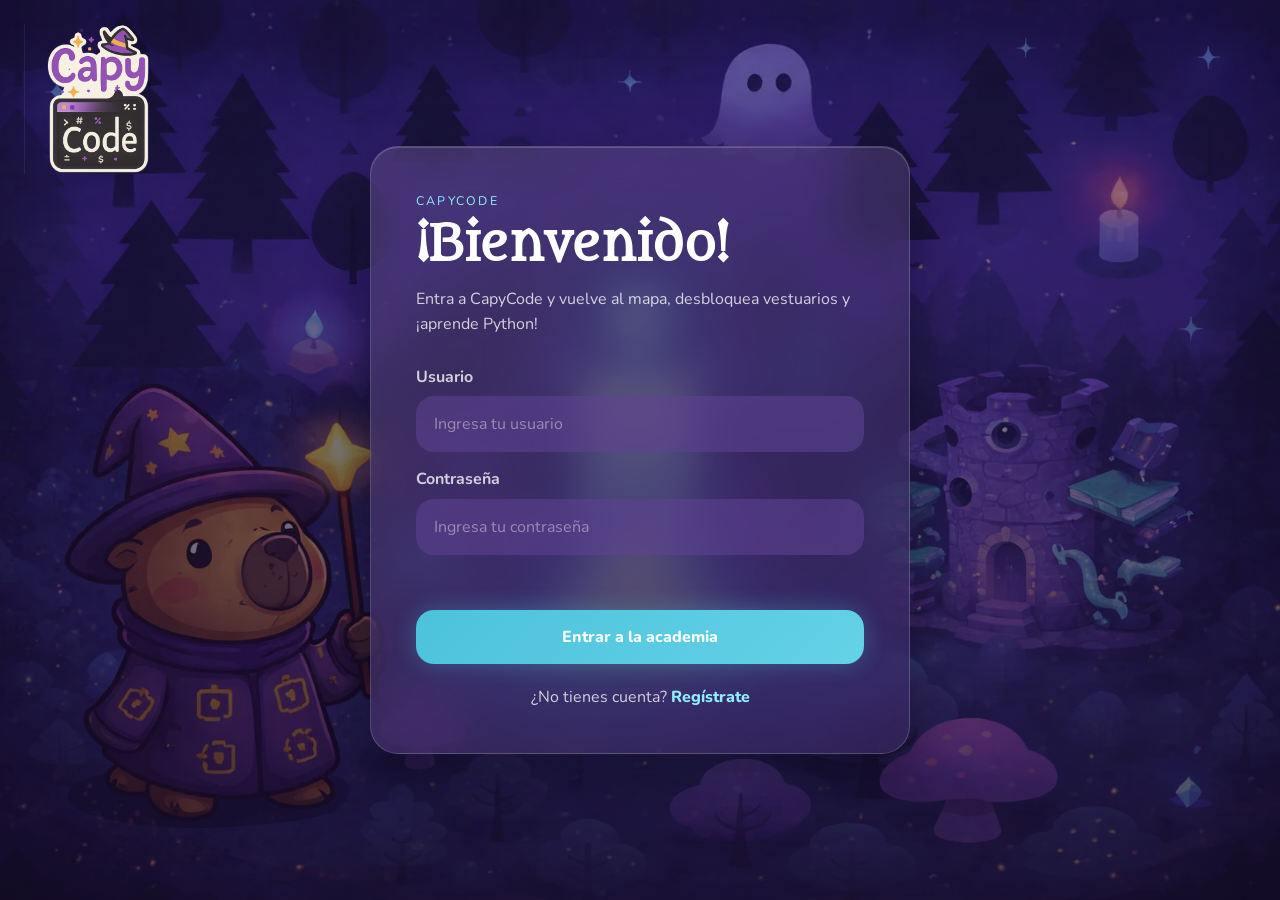
==== commit 8c9eb245: "Convert project media to WebP" ====
--- a/index.html
+++ b/index.html
@@ -13,8 +13,50 @@
     <link rel="preconnect" href="https://fonts.gstatic.com" crossorigin>
     <link href="https://fonts.googleapis.com/css2?family=JetBrains+Mono:wght@400;700&family=Metamorphous&family=Nunito:wght@400;600;700;800&display=swap" rel="stylesheet">
     <link rel="stylesheet" href="style.css">
+    <script>
+        (function () {
+            var mobileRegex = /Android|webOS|iPhone|iPad|iPod|BlackBerry|IEMobile|Opera Mini|Mobile|Silk/i;
+            var userAgent = navigator.userAgent || navigator.vendor || window.opera || "";
+            var isMobileDevice = mobileRegex.test(userAgent);
+            window.CAPYCODE_MOBILE_DOWNLOAD_ONLY = isMobileDevice;
+
+            if (isMobileDevice) {
+                document.documentElement.classList.add("mobile-download-mode");
+            }
+        }());
+    </script>
+    <style>
+        html.mobile-download-mode body {
+            margin: 0;
+            overflow: hidden;
+            background: #120a22;
+        }
+
+        html.mobile-download-mode body > :not(.mobile-download-shell) {
+            display: none !important;
+        }
+
+        html.mobile-download-mode .mobile-download-shell {
+            display: grid !important;
+        }
+    </style>
 </head>
 <body class="login-page">
+    <div class="mobile-download-shell">
+        <main class="mobile-download-screen glass-surface">
+            <div class="mobile-download-copy">
+                <p class="eyebrow">CapyCode</p>
+                <h1>Descarga la app</h1>
+                <p>La versi&oacute;n m&oacute;vil de CapyCode vive en la app. Inst&aacute;lala para seguir explorando niveles, rutas y personajes.</p>
+                <div class="mobile-download-actions">
+                    <a class="mobile-download-button" href="https://drive.google.com/file/d/145FS1bvHmpr1v1R_6B2WZRpDA2tC1vvf/view" target="_blank" rel="noopener noreferrer">Descargar la app</a>
+                </div>
+            </div>
+            <div class="mobile-download-art">
+                <img src="assets/characters/no_bg/Capy_Runa.webp" alt="Capy Runa">
+            </div>
+        </main>
+    </div>
     <div class="login-wrapper">
         <main class="login-card glass-surface">
             <p class="eyebrow">CapyCode</p>
@@ -26,8 +68,12 @@
         </main>
     </div>
     <script>
-        const session = sessionStorage.getItem("capycodeSessionV3") || localStorage.getItem("capycodeSession");
-        window.location.href = session ? "mapa.html" : "iniciar_sesion.html";
+        if (!window.CAPYCODE_MOBILE_DOWNLOAD_ONLY) {
+            const session = sessionStorage.getItem("capycodeSessionV3")
+                || sessionStorage.getItem("capycodeBackendUserV1")
+                || localStorage.getItem("capycodeSession");
+            window.location.href = session ? "mapa.html" : "iniciar_sesion.html";
+        }
     </script>
 </body>
 </html>
--- a/style.css
+++ b/style.css
@@ -34,7 +34,7 @@
     min-height: 100vh;
     font-family: var(--font-body);
     color: var(--text-main);
-    background: linear-gradient(rgba(18, 10, 34, 0.45), rgba(18, 10, 34, 0.68)), url("assets/fondo.png") center / cover fixed no-repeat;
+    background: linear-gradient(rgba(18, 10, 34, 0.45), rgba(18, 10, 34, 0.68)), url("assets/fondo.webp") center / cover fixed no-repeat;
 }
 
 body.scene-body {
@@ -44,6 +44,268 @@
 
 body.quiz-page {
     overflow: hidden;
+}
+
+body.map-page {
+    overflow: hidden;
+}
+
+.mobile-download-shell {
+    display: none;
+}
+
+html.mobile-download-mode,
+html.mobile-download-mode body {
+    min-height: 100vh;
+    overflow: hidden;
+}
+
+html.mobile-download-mode body {
+    background:
+        radial-gradient(circle at top, rgba(76, 194, 219, 0.22), transparent 36%),
+        radial-gradient(circle at bottom right, rgba(209, 167, 255, 0.24), transparent 34%),
+        linear-gradient(180deg, rgba(12, 7, 26, 0.98), rgba(27, 18, 48, 1));
+}
+
+html.mobile-download-mode body > .mobile-download-shell {
+    position: fixed;
+    inset: 0;
+    z-index: 9999;
+    display: grid;
+    width: 100vw;
+    height: 100vh;
+    padding: 0;
+    overflow: hidden;
+}
+
+.mobile-download-screen {
+    width: 100%;
+    min-height: 100vh;
+    margin: 0;
+    display: grid;
+    gap: 1.25rem;
+    align-items: center;
+    padding: clamp(1.25rem, 5vw, 2rem);
+    border-radius: 0;
+    border: 0;
+    background:
+        linear-gradient(145deg, rgba(255, 255, 255, 0.14), rgba(143, 238, 255, 0.05)),
+        rgba(24, 14, 43, 0.98);
+    box-shadow: none;
+    overflow: hidden;
+}
+
+.mobile-download-screen.glass-surface {
+    border-radius: 0 !important;
+    border: 0 !important;
+    box-shadow: none !important;
+}
+
+.mobile-download-copy {
+    display: grid;
+    gap: 0.9rem;
+    align-content: center;
+    justify-items: start;
+    position: relative;
+    z-index: 2;
+    min-width: 0;
+}
+
+.mobile-download-copy h1 {
+    font-family: var(--font-display);
+    font-size: clamp(2.1rem, 10vw, 3.5rem);
+    line-height: 0.96;
+}
+
+.mobile-download-copy p {
+    color: var(--text-soft);
+    font-size: 1rem;
+    line-height: 1.6;
+}
+
+.mobile-download-actions {
+    display: flex;
+    flex-direction: column;
+    flex-wrap: nowrap;
+    gap: 0.9rem;
+    align-items: center;
+    justify-content: center;
+    width: auto;
+    justify-self: center;
+}
+
+.mobile-download-button {
+    display: inline-flex;
+    align-items: center;
+    justify-content: center;
+    min-height: 52px;
+    width: auto;
+    padding: 0.9rem 1.3rem;
+    border-radius: 999px;
+    background: linear-gradient(135deg, var(--accent-cyan), var(--accent-lilac));
+    color: #150d28;
+    font-weight: 900;
+    text-decoration: none;
+    box-shadow: 0 18px 36px rgba(76, 194, 219, 0.28);
+}
+
+.mobile-download-button:hover {
+    transform: translateY(-1px);
+}
+
+.mobile-download-art {
+    position: relative;
+    display: grid;
+    place-items: center;
+    min-height: 0;
+    padding: 0;
+    z-index: 1;
+}
+
+.mobile-download-art::before {
+    content: "";
+    position: absolute;
+    width: min(72vw, 320px);
+    aspect-ratio: 1;
+    border-radius: 50%;
+    background: radial-gradient(circle, rgba(76, 194, 219, 0.26), rgba(209, 167, 255, 0.06) 65%, transparent 72%);
+    filter: blur(8px);
+}
+
+.mobile-download-art img {
+    position: relative;
+    z-index: 1;
+    width: min(100%, 320px);
+    height: auto;
+    object-fit: contain;
+    filter: drop-shadow(0 22px 34px rgba(4, 2, 10, 0.42));
+}
+
+@media (min-width: 760px) {
+    .mobile-download-screen {
+        grid-template-columns: minmax(0, 1.05fr) minmax(260px, 0.95fr);
+        gap: clamp(1.25rem, 4vw, 3rem);
+    }
+
+    .mobile-download-copy {
+        max-width: 42rem;
+    }
+
+    .mobile-download-actions {
+        align-items: center;
+        justify-self: center;
+    }
+}
+
+@media (max-width: 759px) {
+    .mobile-download-screen {
+        grid-template-rows: auto minmax(0, 1fr);
+        align-content: space-between;
+        gap: 1rem;
+        padding: clamp(1.1rem, 5vw, 1.75rem);
+    }
+
+    .mobile-download-copy {
+        align-self: start;
+        justify-items: stretch;
+        gap: 0.8rem;
+    }
+
+    .mobile-download-art {
+        align-self: end;
+    }
+
+    .mobile-download-art img {
+        width: min(62vw, 240px);
+    }
+}
+
+@media (max-width: 959px) and (orientation: landscape) {
+    .mobile-download-screen {
+        grid-template-columns: minmax(0, 1.2fr) minmax(180px, 0.8fr);
+        grid-template-rows: 1fr;
+        gap: clamp(1rem, 3vw, 2rem);
+        padding: clamp(1rem, 3vw, 1.6rem) clamp(1.4rem, 4vw, 2.25rem);
+        align-items: center;
+    }
+
+    .mobile-download-copy {
+        align-content: center;
+        gap: 0.7rem;
+        max-width: none;
+    }
+
+    .mobile-download-copy h1 {
+        font-size: clamp(2.4rem, 8vw, 4.3rem);
+    }
+
+    .mobile-download-copy p {
+        max-width: 34rem;
+        font-size: 0.98rem;
+        line-height: 1.45;
+    }
+
+    .mobile-download-actions {
+        align-items: center;
+        margin-top: 0.3rem;
+        justify-self: center;
+    }
+
+    .mobile-download-button {
+        width: min(100%, 280px);
+    }
+
+    .mobile-download-art {
+        align-self: center;
+        justify-self: center;
+    }
+
+    .mobile-download-art::before {
+        width: min(52vw, 420px);
+    }
+
+    .mobile-download-art img {
+        width: min(48vw, 400px);
+        max-height: 82vh;
+    }
+}
+
+@media (max-width: 759px) and (orientation: portrait) {
+    .mobile-download-screen {
+        grid-template-rows: auto auto 1fr;
+        gap: 1.75rem;
+        padding: 1.8rem 1.5rem 1.35rem;
+    }
+
+    .mobile-download-copy h1 {
+        font-size: clamp(2.6rem, 12vw, 4.4rem);
+        line-height: 0.92;
+    }
+
+    .mobile-download-copy p {
+        font-size: 0.98rem;
+        line-height: 1.5;
+    }
+
+    .mobile-download-actions {
+        align-items: center;
+        justify-self: center;
+    }
+
+    .mobile-download-art {
+        min-height: 0;
+        align-self: end;
+        margin-top: auto;
+    }
+
+    .mobile-download-art::before {
+        width: min(72vw, 280px);
+    }
+
+    .mobile-download-art img {
+        width: min(82vw, 360px);
+        max-height: 42vh;
+    }
 }
 
 .hud-stat.has-icon {
@@ -273,14 +535,52 @@
     margin-left: auto;
 }
 
+.completion-overlay.is-game-over {
+    background: rgba(44, 4, 16, 0.5);
+}
+
+.completion-overlay.is-game-over .completion-spotlight {
+    background:
+        radial-gradient(circle, rgba(255, 94, 106, 0.32) 0%, rgba(255, 94, 106, 0.16) 28%, rgba(255, 94, 106, 0.05) 52%, transparent 74%);
+}
+
+.completion-overlay.is-game-over .celebration-ring {
+    border-color: rgba(255, 151, 164, 0.22);
+}
+
+.completion-overlay.is-game-over .celebration-ray {
+    background: linear-gradient(180deg, rgba(255, 151, 164, 0.34), transparent);
+}
+
+.completion-overlay.is-game-over .celebration-spark {
+    color: #ff8fa0;
+    background: #ffd0d6;
+}
+
 .completion-screen.is-game-over {
     background:
-        linear-gradient(145deg, rgba(255, 94, 106, 0.22), rgba(90, 61, 161, 0.18)),
-        rgba(56, 36, 113, 0.62);
+        linear-gradient(145deg, rgba(156, 28, 52, 0.92), rgba(86, 12, 35, 0.9)),
+        rgba(94, 16, 38, 0.88);
+    border-color: rgba(255, 151, 164, 0.48);
+    box-shadow:
+        inset 0 1px 0 rgba(255, 218, 222, 0.3),
+        inset 0 -1px 0 rgba(255, 94, 106, 0.22),
+        0 32px 90px rgba(34, 2, 12, 0.58);
+}
+
+.completion-screen.is-game-over::before {
+    background:
+        linear-gradient(120deg, rgba(255, 217, 222, 0.22), transparent 34%),
+        linear-gradient(300deg, rgba(255, 94, 106, 0.2), transparent 42%);
 }
 
 .completion-screen.is-game-over .panel-kicker {
     color: #ffb9c0;
+}
+
+.completion-screen.is-game-over .scene-button.primary {
+    background: linear-gradient(135deg, #ff5e6a 0%, #c42a54 100%);
+    box-shadow: 0 0 24px rgba(255, 94, 106, 0.34);
 }
 
 @media (max-width: 860px) {
@@ -307,7 +607,7 @@
 body.login-page {
     min-height: 100svh;
     overflow: hidden;
-    background: linear-gradient(rgba(18, 10, 34, 0.4), rgba(18, 10, 34, 0.72)), url("assets/fondo_login.jpeg") center / cover fixed no-repeat;
+    background: linear-gradient(rgba(18, 10, 34, 0.4), rgba(18, 10, 34, 0.72)), url("assets/fondo_login.webp") center / cover fixed no-repeat;
 }
 
 a {
@@ -735,7 +1035,7 @@
 
 .mission-hero {
     display: grid;
-    grid-template-columns: minmax(220px, 0.48fr) minmax(0, 1fr);
+    grid-template-columns: minmax(0, 1fr) minmax(220px, 0.48fr);
     gap: 0.75rem;
     align-items: center;
     padding: 0.72rem 0.85rem;
@@ -1134,6 +1434,27 @@
     display: grid;
     gap: 0.65rem;
     align-content: start;
+}
+
+.answer-choice-grid {
+    grid-template-columns: minmax(0, 1fr);
+}
+
+.answer-choice-grid.is-space-tight {
+    gap: 0.5rem;
+}
+
+.answer-choice-grid.is-space-tight .answer-card {
+    gap: 0.72rem;
+    padding: 0.7rem 0.8rem;
+    border-radius: 14px;
+    font-size: clamp(0.9rem, 1.2vw, 0.98rem);
+}
+
+.answer-choice-grid.is-space-tight .answer-marker {
+    width: 1.55rem;
+    height: 1.55rem;
+    font-size: 0.74rem;
 }
 
 .answer-card {
@@ -1150,11 +1471,14 @@
     cursor: pointer;
     transition: transform 0.2s ease, border-color 0.2s ease, background 0.2s ease;
     font-size: clamp(0.98rem, 1.4vw, 1.08rem);
+    line-height: 1.28;
+    min-height: 0;
 }
 
 .answer-card-copy,
 .answer-card-text {
     min-width: 0;
+    overflow-wrap: anywhere;
 }
 
 .answer-card:hover {
@@ -1297,14 +1621,14 @@
 
 .sortable-row {
     display: grid;
-    grid-template-columns: auto minmax(0, 1fr) auto;
+    grid-template-columns: auto minmax(0, 1fr);
     align-items: center;
     gap: 0.65rem;
     padding: 0.68rem 0.75rem;
     border-radius: 16px;
     border: 1px solid rgba(206, 171, 255, 0.18);
     background: rgba(24, 14, 45, 0.78);
-    cursor: grab;
+    cursor: default;
 }
 
 .sortable-row-code {
@@ -1316,36 +1640,15 @@
     gap: 0.75rem;
 }
 
-.sortable-row-controls {
-    display: grid;
-    grid-template-columns: repeat(2, 2rem);
-    gap: 0.35rem;
-}
-
-.order-move-button {
-    width: 2rem;
-    height: 2rem;
-    border-radius: 11px;
-    border: 1px solid rgba(255, 255, 255, 0.12);
-    background: rgba(255, 255, 255, 0.08);
-    color: var(--text-main);
-    cursor: pointer;
-}
-
-.order-move-button:hover:not([disabled]),
-.order-move-button:focus-visible {
-    background: rgba(143, 238, 255, 0.14);
-    border-color: rgba(143, 238, 255, 0.32);
-}
-
-.order-move-button[disabled] {
-    opacity: 0.38;
-    cursor: not-allowed;
-}
-
 .sortable-row.is-drop-target {
     border-color: rgba(143, 238, 255, 0.8);
     box-shadow: inset 0 0 0 1px rgba(143, 238, 255, 0.2);
+}
+
+.sortable-row.is-dragging {
+    opacity: 0.48;
+    border-color: rgba(143, 238, 255, 0.72);
+    box-shadow: inset 0 0 0 1px rgba(143, 238, 255, 0.24);
 }
 
 .drag-pill {
@@ -1357,6 +1660,18 @@
     border-radius: 12px;
     border: 1px solid rgba(255, 255, 255, 0.08);
     background: rgba(255, 255, 255, 0.06);
+    color: var(--text-main);
+    cursor: grab;
+    touch-action: none;
+}
+
+.drag-pill:active {
+    cursor: grabbing;
+}
+
+.drag-pill:focus-visible {
+    outline: 2px solid rgba(143, 238, 255, 0.8);
+    outline-offset: 2px;
 }
 
 .drag-pill img {
@@ -1552,6 +1867,27 @@
     color: var(--accent-cyan-soft);
 }
 
+.completion-screen.is-practice {
+    background:
+        linear-gradient(145deg, rgba(82, 163, 206, 0.34), rgba(50, 104, 139, 0.24)),
+        rgba(28, 55, 97, 0.68);
+    border-color: rgba(143, 238, 255, 0.32);
+    box-shadow:
+        inset 0 1px 0 rgba(255, 255, 255, 0.24),
+        inset 0 -1px 0 rgba(143, 238, 255, 0.18),
+        0 32px 90px rgba(2, 16, 36, 0.48);
+}
+
+.completion-screen.is-practice .panel-kicker,
+.completion-screen.is-practice .completion-lead {
+    color: #c7f5ff;
+}
+
+.completion-screen.is-practice .scene-button.primary {
+    background: linear-gradient(135deg, #55bfd7 0%, #8ad9b6 100%);
+    box-shadow: 0 0 22px rgba(85, 191, 215, 0.34);
+}
+
 .completion-screen-copy h2 {
     font-family: var(--font-display);
     font-weight: 400;
@@ -1573,6 +1909,11 @@
     align-items: stretch;
     width: min(100%, 420px);
     margin-top: 0.25rem;
+}
+
+.completion-actions.is-three-actions {
+    grid-template-columns: repeat(3, minmax(0, 1fr));
+    width: min(100%, 500px);
 }
 
 .completion-actions .magic-cta,
@@ -1729,6 +2070,13 @@
     gap: 0.85rem;
     min-height: 100vh;
     transition: gap 0.34s cubic-bezier(0.22, 1, 0.36, 1);
+}
+
+body.map-page .sidebar-layout {
+    height: 100svh;
+    min-height: 100svh;
+    padding: 0.7rem 0;
+    overflow: hidden;
 }
 
 body.sidebar-collapsed .sidebar-layout {
@@ -1902,6 +2250,28 @@
     will-change: transform;
 }
 
+body.map-page .sidebar-main {
+    height: calc(100svh - 1.4rem);
+    min-height: 0;
+    grid-template-rows: auto minmax(0, 1fr);
+    align-content: stretch;
+    gap: 0.72rem;
+    overflow: hidden;
+}
+
+body.map-page .sidebar-panel {
+    position: relative;
+    min-height: calc(100svh - 1.4rem);
+    max-height: calc(100svh - 1.4rem);
+    top: 0;
+}
+
+body.map-page .scene-topbar {
+    position: relative;
+    top: 0;
+    align-self: start;
+}
+
 body.sidebar-animating .sidebar-layout,
 body.sidebar-animating .sidebar-panel,
 body.sidebar-animating .sidebar-main {
@@ -1910,14 +2280,19 @@
 
 .map-stage {
     position: relative;
-    min-height: clamp(600px, 64vw, 860px);
+    min-height: clamp(400px, 38vw, 540px);
     overflow: hidden;
-    padding: clamp(1rem, 2.2vw, 1.35rem);
-    background-image: linear-gradient(rgba(21, 12, 39, 0.24), rgba(21, 12, 39, 0.52)), var(--map-background-image, url("assets/fondo1.png"));
-    background-position: center;
+    padding: clamp(0.75rem, 1.6vw, 1rem);
+    background-image: linear-gradient(rgba(21, 12, 39, 0.24), rgba(21, 12, 39, 0.52)), var(--map-background-image, url("assets/fondo1.webp"));
+    background-position: center 70%;
     background-size: cover;
     background-repeat: no-repeat;
     isolation: isolate;
+}
+
+body.map-page .map-stage {
+    height: auto;
+    min-height: 0;
 }
 
 .map-stage::after {
@@ -1934,20 +2309,20 @@
     z-index: 3;
     display: grid;
     grid-template-columns: minmax(0, 1fr);
-    gap: 0.75rem;
+    gap: 0.45rem;
     align-items: start;
-    max-width: min(1180px, calc(100% - 1rem));
+    max-width: min(820px, calc(100% - 1rem));
 }
 
 .map-overlay-copy {
     position: relative;
-    min-height: 126px;
-    max-width: none;
+    min-height: 0;
+    max-width: 100%;
     width: 100%;
     display: grid;
-    gap: 0.4rem;
-    padding: 1rem 1.15rem;
-    border-radius: 24px;
+    gap: 0.22rem;
+    padding: 0.68rem 0.78rem;
+    border-radius: 18px;
     background:
         radial-gradient(circle at center, rgba(153, 82, 255, 0.12), transparent 44%),
         linear-gradient(180deg, rgba(19, 11, 36, 0.88), rgba(19, 11, 36, 0.54));
@@ -1962,7 +2337,7 @@
     display: grid;
     grid-template-columns: minmax(0, 1fr) auto;
     align-items: start;
-    gap: 1rem;
+    gap: 0.75rem;
     border: none;
     background: transparent;
     color: inherit;
@@ -1973,18 +2348,18 @@
 .map-route-trigger-copy {
     min-width: 0;
     display: grid;
-    gap: 1.2rem;
+    gap: 0.32rem;
 }
 
 .map-route-trigger-hint {
     display: inline-flex;
     align-self: center;
     flex-shrink: 0;
-    padding: 0.55rem 0.8rem;
+    padding: 0.42rem 0.64rem;
     border-radius: 999px;
     background: rgba(255, 255, 255, 0.08);
     color: var(--accent-cyan-soft);
-    font-size: 0.76rem;
+    font-size: 0.68rem;
     font-weight: 800;
     align-items: center;
 }
@@ -1998,7 +2373,7 @@
 
 .map-route-trigger-copy h1 {
     max-width: 40ch;
-    font-size: clamp(1.7rem, 2.8vw, 2.75rem);
+    font-size: clamp(1.26rem, 2.05vw, 2rem);
     line-height: 0.98;
     white-space: normal;
     text-wrap: balance;
@@ -2007,16 +2382,16 @@
 .map-route-popover {
     position: relative;
     z-index: 12;
-    width: min(430px, calc(100vw - 2rem));
+    width: min(300px, calc(100vw - 2rem));
     position: absolute;
-    top: calc(100% + 0.75rem);
+    top: calc(100% + 0.38rem);
     left: 0;
-    padding: 0.95rem;
+    padding: 0.5rem;
     display: grid;
     grid-template-rows: auto minmax(0, 1fr);
-    gap: 0.75rem;
-    max-height: min(620px, calc(72svh - 8rem));
-    border-radius: 24px;
+    gap: 0.4rem;
+    max-height: min(340px, calc(62svh - 5rem));
+    border-radius: 16px;
     background:
         radial-gradient(circle at top, rgba(143, 238, 255, 0.12), transparent 42%),
         linear-gradient(180deg, rgba(19, 11, 36, 0.86), rgba(19, 11, 36, 0.6));
@@ -2036,20 +2411,20 @@
 
 .map-route-popover-head h2 {
     font-family: var(--font-display);
-    font-size: 1.28rem;
+    font-size: 0.9rem;
     font-weight: 400;
 }
 
 .map-route-list {
     display: grid;
-    gap: 0.55rem;
+    gap: 0.3rem;
     min-height: 0;
     overflow-y: auto;
-    padding-right: 0.25rem;
+    padding-right: 0.2rem;
 }
 
 .map-route-list::-webkit-scrollbar {
-    width: 8px;
+    width: 6px;
 }
 
 .map-route-list::-webkit-scrollbar-thumb {
@@ -2059,11 +2434,11 @@
 
 .map-route-chip {
     width: 100%;
-    padding: 0.78rem 0.85rem;
-    display: grid;
-    gap: 0.18rem;
+    padding: 0.42rem 0.48rem;
+    display: grid;
+    gap: 0.08rem;
     text-align: left;
-    border-radius: 18px;
+    border-radius: 12px;
     border: 1px solid rgba(255, 255, 255, 0.08);
     background: rgba(255, 255, 255, 0.05);
     color: inherit;
@@ -2098,7 +2473,7 @@
 
 .map-route-chip-order {
     color: rgba(255, 255, 255, 0.54);
-    font-size: 0.68rem;
+    font-size: 0.5rem;
     font-weight: 800;
     letter-spacing: 0.12em;
     text-transform: uppercase;
@@ -2106,26 +2481,32 @@
 
 .map-route-chip-title {
     font-family: var(--font-display);
-    font-size: 1.02rem;
+    font-size: 0.78rem;
     line-height: 1.12;
     font-weight: 400;
 }
 
 .map-route-chip-status {
     color: var(--accent-cyan-soft);
-    font-size: 0.74rem;
+    font-size: 0.56rem;
     font-weight: 800;
 }
 
 .map-overlay-copy h2 {
     font-family: var(--font-display);
     font-size: clamp(1.1rem, 2.6vw, 1.55rem);
+}
+
+.map-overlay-copy .map-route-popover-head h2 {
+    font-size: clamp(0.95rem, 1.25vw, 1.08rem);
+    line-height: 1.05;
 }
 
 .map-levels {
     --map-orb-shell-size: 92px;
     --map-orb-image-size: 126px;
     --map-orb-number-size: 1.8rem;
+    --map-node-lift: clamp(-28px, calc(12px - 2.6vw), -6px);
     position: absolute;
     inset: 0;
     z-index: 2;
@@ -2299,8 +2680,9 @@
     --level-orb-shell-size: var(--map-orb-shell-size);
     --level-orb-image-size: var(--map-orb-image-size);
     --level-orb-number-size: var(--map-orb-number-size);
+    --level-extra-lift: 0px;
     position: absolute;
-    transform: translate(-50%, calc(var(--level-orb-shell-size) * -0.5));
+    transform: translate(-50%, calc((var(--level-orb-shell-size) * -0.5) + var(--map-node-lift) + var(--level-extra-lift)));
     display: grid;
     justify-items: center;
     gap: 0.25rem;
@@ -2308,6 +2690,16 @@
     padding-top: var(--level-orb-shell-size);
     text-align: center;
     z-index: 2;
+}
+
+.level-node.is-order-4,
+.level-node.is-order-5 {
+    --level-extra-lift: clamp(-24px, calc(12px - 2.2vw), -3px);
+}
+
+.level-node.is-order-6,
+.level-node.is-order-7 {
+    --level-extra-lift: clamp(-22px, calc(11px - 2vw), -3px);
 }
 
 .level-orb-shell {
@@ -2424,9 +2816,10 @@
 .map-state-pill {
     display: inline-flex;
     width: fit-content;
-    padding: 0.45rem 0.8rem;
+    padding: 0.26rem 0.46rem;
     border-radius: 999px;
     background: rgba(255, 255, 255, 0.08);
+    font-size: 0.62rem;
     font-weight: 800;
 }
 
@@ -2441,10 +2834,10 @@
 .map-tooltip {
     position: absolute;
     z-index: 24;
-    width: min(348px, calc(100vw - 2rem));
-    padding: 1rem;
-    display: grid;
-    gap: 0.75rem;
+    width: min(235px, calc(100vw - 1.25rem));
+    padding: 0.55rem;
+    display: grid;
+    gap: 0.38rem;
     pointer-events: none;
     overflow: hidden;
     opacity: 1;
@@ -2456,7 +2849,7 @@
     content: "";
     position: absolute;
     inset: 0 0 auto;
-    height: 4px;
+    height: 3px;
     background: linear-gradient(90deg, rgba(143, 238, 255, 0.92), rgba(209, 167, 255, 0.86));
 }
 
@@ -2468,26 +2861,26 @@
 
 .map-tooltip h3 {
     font-family: var(--font-display);
-    font-size: 1.34rem;
+    font-size: 0.9rem;
     line-height: 1.02;
 }
 
 .map-tooltip p {
     color: var(--text-soft);
-    line-height: 1.5;
-    font-size: 0.92rem;
+    line-height: 1.3;
+    font-size: 0.7rem;
 }
 
 .map-tooltip-head {
     display: flex;
     align-items: center;
     justify-content: space-between;
-    gap: 0.75rem;
+    gap: 0.38rem;
 }
 
 .map-tooltip-order {
     color: rgba(255, 255, 255, 0.7);
-    font-size: 0.78rem;
+    font-size: 0.54rem;
     font-weight: 800;
     letter-spacing: 0.14em;
     text-transform: uppercase;
@@ -2500,14 +2893,14 @@
 .map-tooltip-meta {
     display: grid;
     grid-template-columns: 1fr;
-    gap: 0.55rem;
+    gap: 0.28rem;
 }
 
 .map-tooltip-card {
     display: grid;
-    gap: 0.3rem;
-    padding: 0.72rem 0.78rem;
-    border-radius: 18px;
+    gap: 0.14rem;
+    padding: 0.38rem 0.42rem;
+    border-radius: 11px;
     border: 1px solid rgba(255, 255, 255, 0.08);
     background: rgba(255, 255, 255, 0.06);
 }
@@ -2530,7 +2923,7 @@
 
 .map-tooltip-label {
     color: rgba(255, 255, 255, 0.54);
-    font-size: 0.68rem;
+    font-size: 0.48rem;
     font-weight: 800;
     letter-spacing: 0.12em;
     text-transform: uppercase;
@@ -2538,8 +2931,8 @@
 
 .map-tooltip-value {
     color: rgba(255, 255, 255, 0.97);
-    font-size: 0.92rem;
-    line-height: 1.45;
+    font-size: 0.68rem;
+    line-height: 1.3;
 }
 
 .map-state-pill.is-unlocked {
@@ -3321,6 +3714,18 @@
     align-items: stretch;
 }
 
+.collection-carousel-main.has-two-items {
+    grid-template-columns: 58px minmax(0, 1fr) 58px;
+    max-width: 980px;
+    margin-inline: auto;
+}
+
+.collection-carousel-main.has-single-item {
+    grid-template-columns: minmax(0, 1fr);
+    max-width: 860px;
+    margin-inline: auto;
+}
+
 .collection-nav {
     width: 48px;
     height: 48px;
@@ -3579,6 +3984,96 @@
     opacity: 0.55;
 }
 
+.badge-grid {
+    display: grid;
+    grid-template-columns: repeat(auto-fit, minmax(180px, 1fr));
+    gap: 1rem;
+}
+
+.badge-card {
+    display: grid;
+    gap: 0.85rem;
+    min-height: 100%;
+    padding: 1rem;
+    border-radius: 24px;
+    border: 1px solid rgba(255, 255, 255, 0.08);
+    background: rgba(255, 255, 255, 0.04);
+    transition: transform 0.2s ease, border-color 0.2s ease, box-shadow 0.2s ease, opacity 0.2s ease;
+}
+
+.badge-card.is-unlocked {
+    background:
+        radial-gradient(circle at top, rgba(143, 238, 255, 0.12), transparent 46%),
+        linear-gradient(180deg, rgba(42, 21, 79, 0.92), rgba(28, 13, 56, 0.94));
+    border-color: rgba(143, 238, 255, 0.2);
+    box-shadow: 0 20px 38px rgba(7, 4, 16, 0.24);
+}
+
+.badge-card.is-locked {
+    opacity: 0.72;
+}
+
+.badge-card:hover,
+.badge-card:focus-within {
+    transform: translateY(-2px);
+    border-color: rgba(143, 238, 255, 0.28);
+}
+
+.badge-card-art {
+    min-height: 130px;
+    display: grid;
+    place-items: center;
+    padding: 1rem;
+    border-radius: 20px;
+    background: linear-gradient(180deg, rgba(255, 241, 213, 0.94), rgba(252, 245, 231, 0.86));
+}
+
+.badge-card.is-locked .badge-card-art {
+    filter: grayscale(1) saturate(0.2);
+}
+
+.badge-card-art img {
+    width: min(104px, 100%);
+    height: auto;
+    object-fit: contain;
+    filter: drop-shadow(0 12px 16px rgba(0, 0, 0, 0.18));
+}
+
+.badge-card-copy {
+    display: grid;
+    gap: 0.45rem;
+}
+
+.badge-card-state {
+    display: inline-flex;
+    width: fit-content;
+    padding: 0.32rem 0.68rem;
+    border-radius: 999px;
+    background: rgba(255, 255, 255, 0.08);
+    color: rgba(255, 255, 255, 0.72);
+    font-size: 0.68rem;
+    font-weight: 800;
+    letter-spacing: 0.08em;
+    text-transform: uppercase;
+}
+
+.badge-card.is-unlocked .badge-card-state {
+    background: rgba(143, 238, 255, 0.16);
+    color: var(--accent-cyan-soft);
+}
+
+.badge-card-copy h3 {
+    font-family: var(--font-display);
+    font-size: 1.04rem;
+    line-height: 1.08;
+}
+
+.badge-card-copy p {
+    color: var(--text-soft);
+    font-size: 0.84rem;
+    line-height: 1.46;
+}
+
 .achievement-grid {
     grid-template-columns: repeat(3, minmax(0, 1fr));
 }
@@ -4461,6 +4956,12 @@
     }
 }
 
+@media (min-width: 720px) {
+    .answer-choice-grid--quad {
+        grid-template-columns: repeat(2, minmax(0, 1fr));
+    }
+}
+
 @media (max-width: 980px) {
     .sidebar-panel {
         width: 198px;
@@ -4567,7 +5068,7 @@
     }
 
     .map-route-popover {
-        padding: 0.8rem;
+        padding: 0.5rem;
     }
 
     .map-route-trigger {
@@ -4580,7 +5081,7 @@
     }
 
     .map-route-popover-head h2 {
-        font-size: 1.14rem;
+        font-size: 0.9rem;
     }
 
     .collection-focus-card {
@@ -4694,7 +5195,7 @@
     }
 
     .map-route-popover {
-        width: min(100%, 360px);
+        width: min(100%, 300px);
     }
 
     .shop-item-card {
@@ -4766,6 +5267,11 @@
     .completion-actions .magic-cta,
     .completion-actions .scene-button {
         width: 100%;
+    }
+
+    .completion-actions,
+    .completion-actions.is-three-actions {
+        grid-template-columns: 1fr;
     }
 
     .question-banner {
